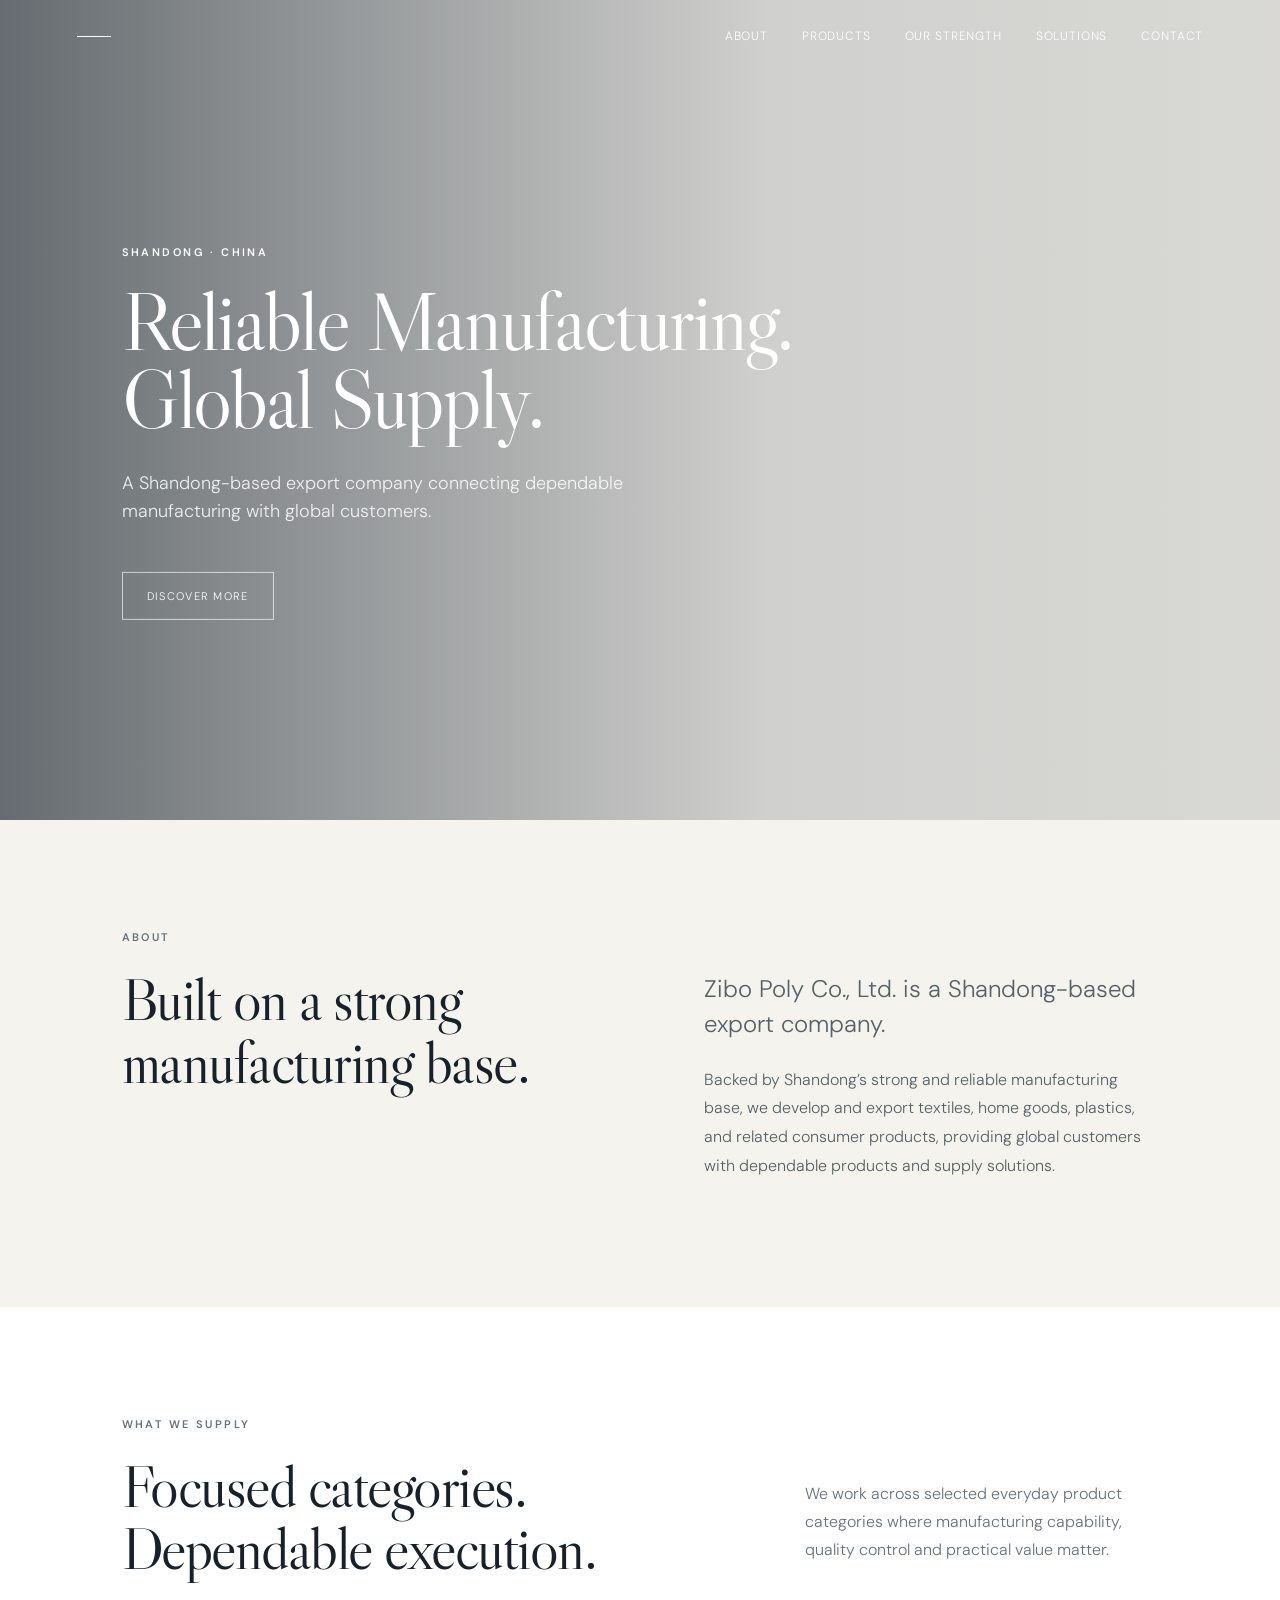
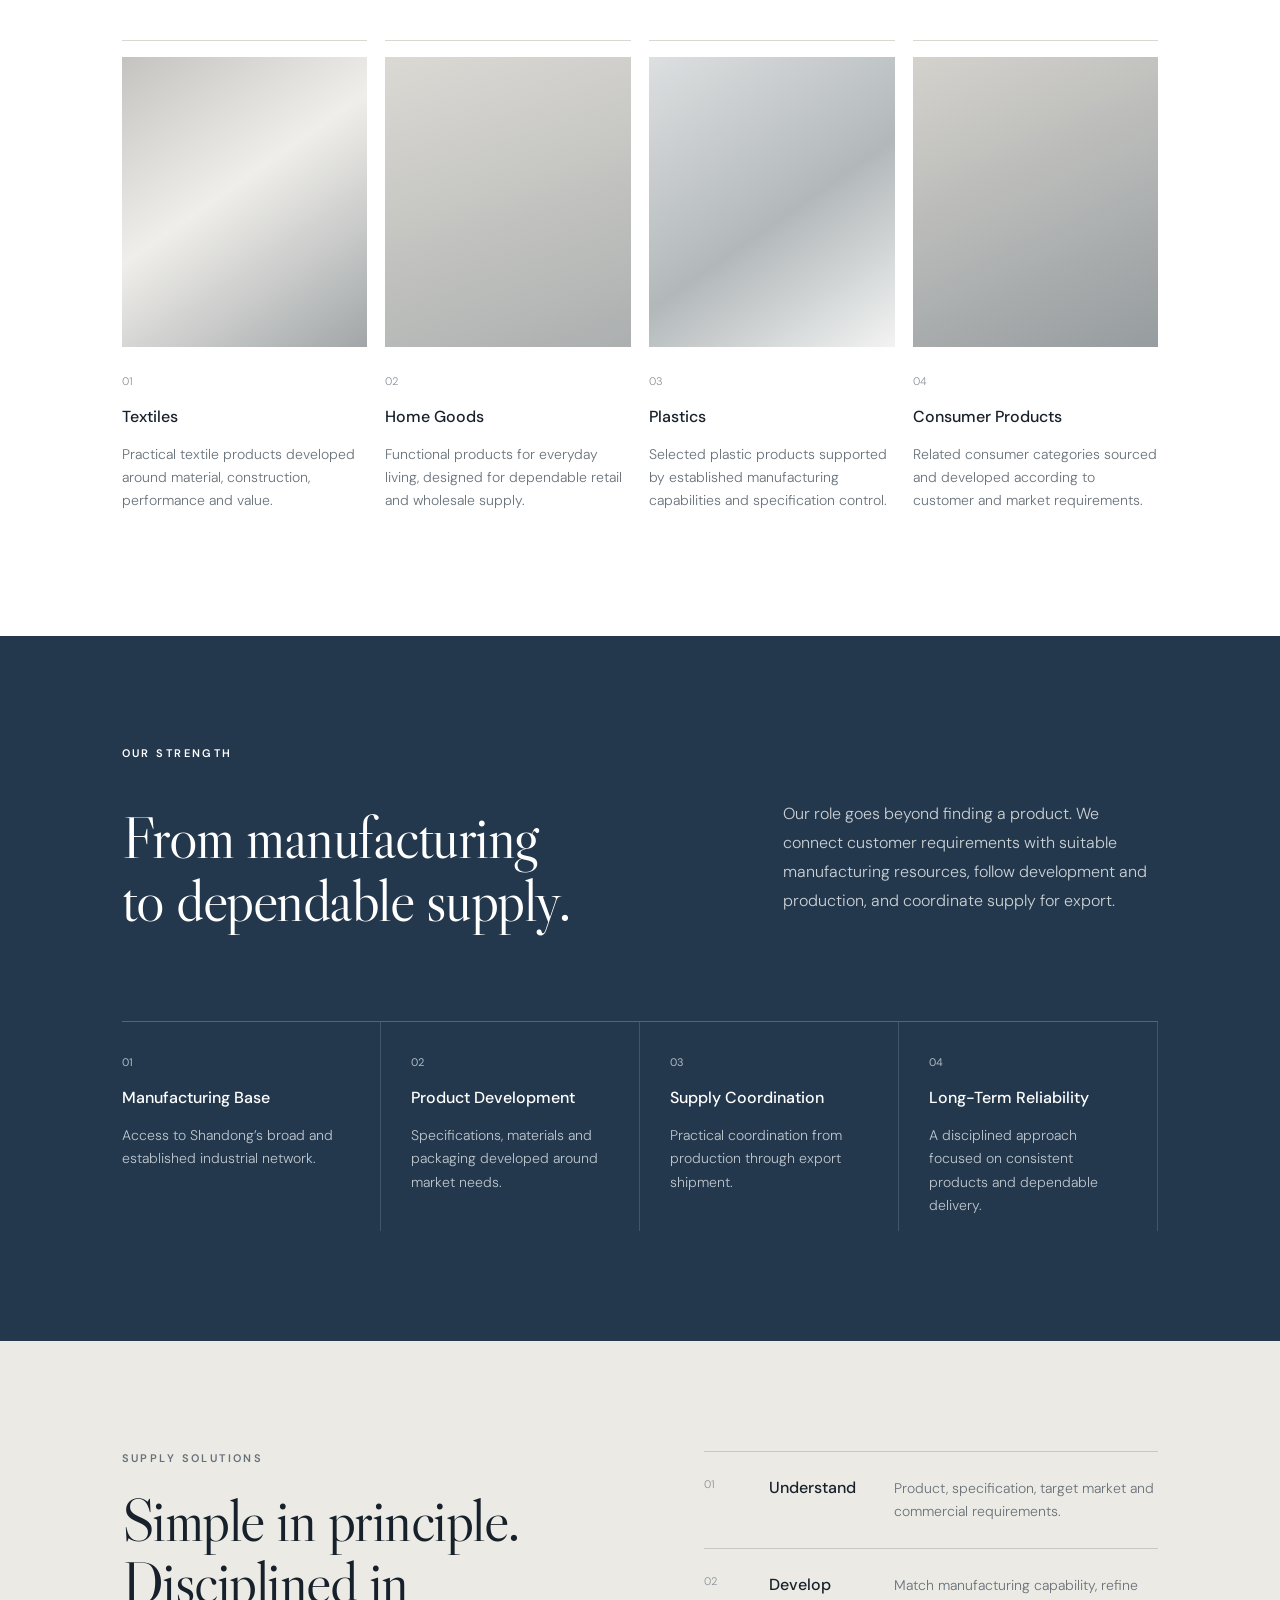
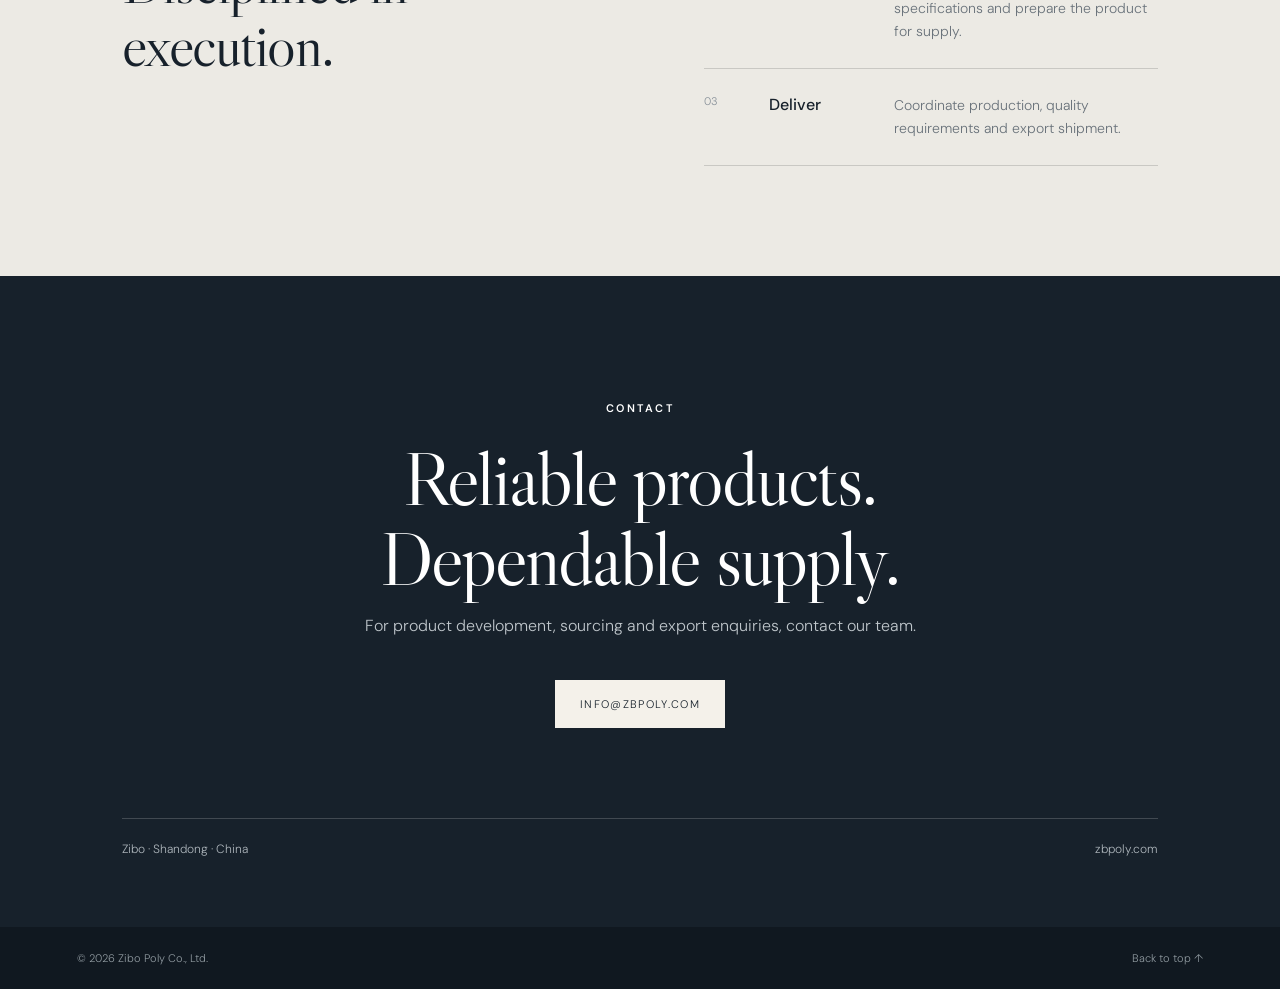
==== index.html @ b2591029 "Add files via upload" ====
<!doctype html>
<html lang="en">
<head>
  <meta charset="utf-8">
  <meta name="viewport" content="width=device-width, initial-scale=1">
  <title>Zibo Poly Co., Ltd. | Shandong Export & Supply</title>
  <meta name="description" content="A Shandong-based export company developing and exporting textiles, home goods, plastics and related consumer products with dependable global supply solutions.">
  <meta name="robots" content="index,follow">
  <link rel="canonical" href="https://zbpoly.com/">
  <meta property="og:title" content="Zibo Poly Co., Ltd.">
  <meta property="og:description" content="Reliable manufacturing. Dependable global supply.">
  <meta property="og:type" content="website">
  <meta property="og:url" content="https://zbpoly.com/">
  <link rel="stylesheet" href="styles.css">
</head>
<body>
<header class="site-header" id="top">
  <a class="mark" href="#top" aria-label="Home"><span></span></a>
  <button class="menu" aria-label="Open menu" aria-expanded="false">Menu</button>
  <nav>
    <a href="#about">About</a>
    <a href="#products">Products</a>
    <a href="#strength">Our Strength</a>
    <a href="#solutions">Solutions</a>
    <a href="#contact">Contact</a>
  </nav>
</header>

<main>
<section class="hero">
  <div class="hero-bg"></div>
  <div class="hero-shade"></div>
  <div class="hero-content">
    <p class="eyebrow">SHANDONG · CHINA</p>
    <h1>Reliable Manufacturing.<br>Global Supply.</h1>
    <p class="lead">A Shandong-based export company connecting dependable manufacturing with global customers.</p>
    <a class="button" href="#about">Discover More</a>
  </div>
</section>

<section class="intro section" id="about">
  <p class="eyebrow dark">ABOUT</p>
  <div class="two-col">
    <h2>Built on a strong<br>manufacturing base.</h2>
    <div>
      <p class="large">Zibo Poly Co., Ltd. is a Shandong-based export company.</p>
      <p>Backed by Shandong’s strong and reliable manufacturing base, we develop and export textiles, home goods, plastics, and related consumer products, providing global customers with dependable products and supply solutions.</p>
    </div>
  </div>
</section>

<section class="products section" id="products">
  <div class="section-head">
    <div><p class="eyebrow dark">WHAT WE SUPPLY</p><h2>Focused categories.<br>Dependable execution.</h2></div>
    <p>We work across selected everyday product categories where manufacturing capability, quality control and practical value matter.</p>
  </div>
  <div class="product-grid">
    <article><div class="visual textile"></div><span>01</span><h3>Textiles</h3><p>Practical textile products developed around material, construction, performance and value.</p></article>
    <article><div class="visual home"></div><span>02</span><h3>Home Goods</h3><p>Functional products for everyday living, designed for dependable retail and wholesale supply.</p></article>
    <article><div class="visual plastic"></div><span>03</span><h3>Plastics</h3><p>Selected plastic products supported by established manufacturing capabilities and specification control.</p></article>
    <article><div class="visual consumer"></div><span>04</span><h3>Consumer Products</h3><p>Related consumer categories sourced and developed according to customer and market requirements.</p></article>
  </div>
</section>

<section class="strength section" id="strength">
  <p class="eyebrow">OUR STRENGTH</p>
  <div class="strength-copy">
    <h2>From manufacturing<br>to dependable supply.</h2>
    <p>Our role goes beyond finding a product. We connect customer requirements with suitable manufacturing resources, follow development and production, and coordinate supply for export.</p>
  </div>
  <div class="pillars">
    <div><b>01</b><h3>Manufacturing Base</h3><p>Access to Shandong’s broad and established industrial network.</p></div>
    <div><b>02</b><h3>Product Development</h3><p>Specifications, materials and packaging developed around market needs.</p></div>
    <div><b>03</b><h3>Supply Coordination</h3><p>Practical coordination from production through export shipment.</p></div>
    <div><b>04</b><h3>Long-Term Reliability</h3><p>A disciplined approach focused on consistent products and dependable delivery.</p></div>
  </div>
</section>

<section class="solutions section" id="solutions">
  <div class="two-col">
    <div><p class="eyebrow dark">SUPPLY SOLUTIONS</p><h2>Simple in principle.<br>Disciplined in execution.</h2></div>
    <div class="process">
      <div><span>01</span><h3>Understand</h3><p>Product, specification, target market and commercial requirements.</p></div>
      <div><span>02</span><h3>Develop</h3><p>Match manufacturing capability, refine specifications and prepare the product for supply.</p></div>
      <div><span>03</span><h3>Deliver</h3><p>Coordinate production, quality requirements and export shipment.</p></div>
    </div>
  </div>
</section>

<section class="contact section" id="contact">
  <p class="eyebrow">CONTACT</p>
  <h2>Reliable products.<br>Dependable supply.</h2>
  <p>For product development, sourcing and export enquiries, contact our team.</p>
  <a class="button light" href="mailto:info@zbpoly.com">info@zbpoly.com</a>
  <div class="contact-meta">
    <span>Zibo · Shandong · China</span>
    <span>zbpoly.com</span>
  </div>
</section>
</main>

<footer>
  <span>© <span id="year"></span> Zibo Poly Co., Ltd.</span>
  <a href="#top">Back to top ↑</a>
</footer>
<script src="script.js"></script>
</body>
</html>
---- styles.css ----
@import url('https://fonts.googleapis.com/css2?family=DM+Sans:wght@300;400;500;600&family=Libre+Caslon+Display&display=swap');
:root{--ink:#17212b;--navy:#24384d;--paper:#f5f3ee;--line:#d8d7d2;--muted:#69727a}
*{box-sizing:border-box}html{scroll-behavior:smooth}body{margin:0;background:var(--paper);color:var(--ink);font-family:"DM Sans",Arial,sans-serif;font-weight:300}a{color:inherit;text-decoration:none}
.site-header{position:absolute;z-index:20;top:0;left:0;width:100%;padding:28px 6vw;display:flex;justify-content:space-between;align-items:center;color:#fff}.mark span{display:block;width:34px;height:1px;background:#fff}.site-header nav{display:flex;gap:34px;text-transform:uppercase;font-size:12px;letter-spacing:.07em}.menu{display:none;background:none;border:0;color:#fff;text-transform:uppercase;letter-spacing:.08em}
.hero{height:min(820px,92vh);min-height:650px;position:relative;color:#fff;overflow:hidden}.hero-bg{position:absolute;inset:0;background-image:url('assets/hero.png');background-size:cover;background-position:center 28%;filter:saturate(.65)}.hero-shade{position:absolute;inset:0;background:linear-gradient(90deg,rgba(14,25,36,.62),rgba(14,25,36,.16) 60%,rgba(14,25,36,.12))}.hero-content{position:absolute;left:9.5vw;top:50%;transform:translateY(-44%);max-width:720px}.eyebrow{font-size:11px;font-weight:600;letter-spacing:.22em;margin:0 0 24px}.eyebrow.dark{color:#66717a}.hero h1,.section h2{font-family:"Libre Caslon Display",Georgia,serif;font-weight:400;letter-spacing:-.025em}.hero h1{font-size:clamp(54px,6.4vw,94px);line-height:.95;margin:0 0 30px}.lead{font-size:18px;line-height:1.6;max-width:580px;color:rgba(255,255,255,.86)}.button{display:inline-block;margin-top:28px;padding:16px 24px;border:1px solid rgba(255,255,255,.65);text-transform:uppercase;font-size:11px;letter-spacing:.12em;transition:.25s}.button:hover{background:#fff;color:var(--ink)}
.section{padding:110px 9.5vw}.two-col{display:grid;grid-template-columns:1fr 1fr;gap:10vw}.section h2{font-size:clamp(42px,4.7vw,68px);line-height:1.04;margin:0}.intro .large{font-size:24px;line-height:1.45;margin-top:4px}.intro .two-col div:last-child{font-size:16px;line-height:1.8;color:#56616a}
.products{background:#fff}.section-head{display:grid;grid-template-columns:1.2fr .8fr;gap:12vw;align-items:end;margin-bottom:60px}.section-head>p{line-height:1.75;color:#67717a}.product-grid{display:grid;grid-template-columns:repeat(4,1fr);gap:18px}.product-grid article{border-top:1px solid var(--line);padding-top:16px}.visual{height:290px;margin-bottom:22px;background-position:center;background-size:cover;filter:saturate(.55)}.textile{background:linear-gradient(145deg,#c7c3bb,#f1eee7 45%,#9fa6aa)}.home{background:linear-gradient(160deg,#ded9cf,#aab0b0)}.plastic{background:linear-gradient(145deg,#dbe0e2,#aeb9bd 55%,#f2f3f1)}.consumer{background:linear-gradient(155deg,#d7d2c8,#929da3)}.product-grid span,.process span{font-size:11px;color:#879098}.product-grid h3,.pillars h3,.process h3{font-size:16px;font-weight:500}.product-grid p,.pillars p,.process p{font-size:14px;line-height:1.65;color:#69727a}
.strength{background:var(--navy);color:#fff}.strength-copy{display:grid;grid-template-columns:1.15fr .85fr;gap:12vw;align-items:end}.strength-copy p{line-height:1.8;color:#cbd1d5}.pillars{display:grid;grid-template-columns:repeat(4,1fr);margin-top:90px;border-top:1px solid rgba(255,255,255,.22)}.pillars div{padding:28px 30px 0 0;border-right:1px solid rgba(255,255,255,.15);min-height:190px}.pillars div+div{padding-left:30px}.pillars b{font-size:11px;font-weight:400;color:#aebbc5}.pillars p{color:#bdc6cd}
.solutions{background:#eceae4}.process{border-top:1px solid #c9c8c3}.process div{display:grid;grid-template-columns:50px 110px 1fr;gap:15px;padding:25px 0;border-bottom:1px solid #c9c8c3;align-items:start}.process h3,.process p{margin:0}
.contact{background:#17212b;color:#fff;text-align:center;padding-top:125px;padding-bottom:70px}.contact h2{font-size:clamp(52px,6vw,86px)}.contact>p:not(.eyebrow){color:#bfc6cb}.button.light{background:#f4f1ea;color:#17212b;border-color:#f4f1ea}.contact-meta{margin-top:90px;padding-top:22px;border-top:1px solid rgba(255,255,255,.18);display:flex;justify-content:space-between;color:#aeb6bc;font-size:12px}
footer{background:#101820;color:#8f999f;padding:24px 6vw;display:flex;justify-content:space-between;font-size:11px}
@media(max-width:850px){.site-header{padding:22px 24px}.site-header nav{display:none;position:absolute;top:62px;right:20px;background:#17212b;padding:25px;flex-direction:column;gap:20px}.site-header nav.open{display:flex}.menu{display:block}.hero{min-height:620px;height:88vh}.hero-bg{background-position:62% center}.hero-content{left:24px;right:24px}.hero h1{font-size:52px}.lead{font-size:16px}.section{padding:75px 24px}.two-col,.section-head,.strength-copy{grid-template-columns:1fr;gap:35px}.product-grid{grid-template-columns:1fr 1fr}.visual{height:220px}.pillars{grid-template-columns:1fr 1fr}.pillars div{border-bottom:1px solid rgba(255,255,255,.15)}}
@media(max-width:540px){.product-grid,.pillars{grid-template-columns:1fr}.visual{height:180px}.pillars div,.pillars div+div{padding-left:0}.process div{grid-template-columns:35px 90px 1fr}.contact-meta{gap:20px;flex-direction:column}.hero h1{font-size:46px}}
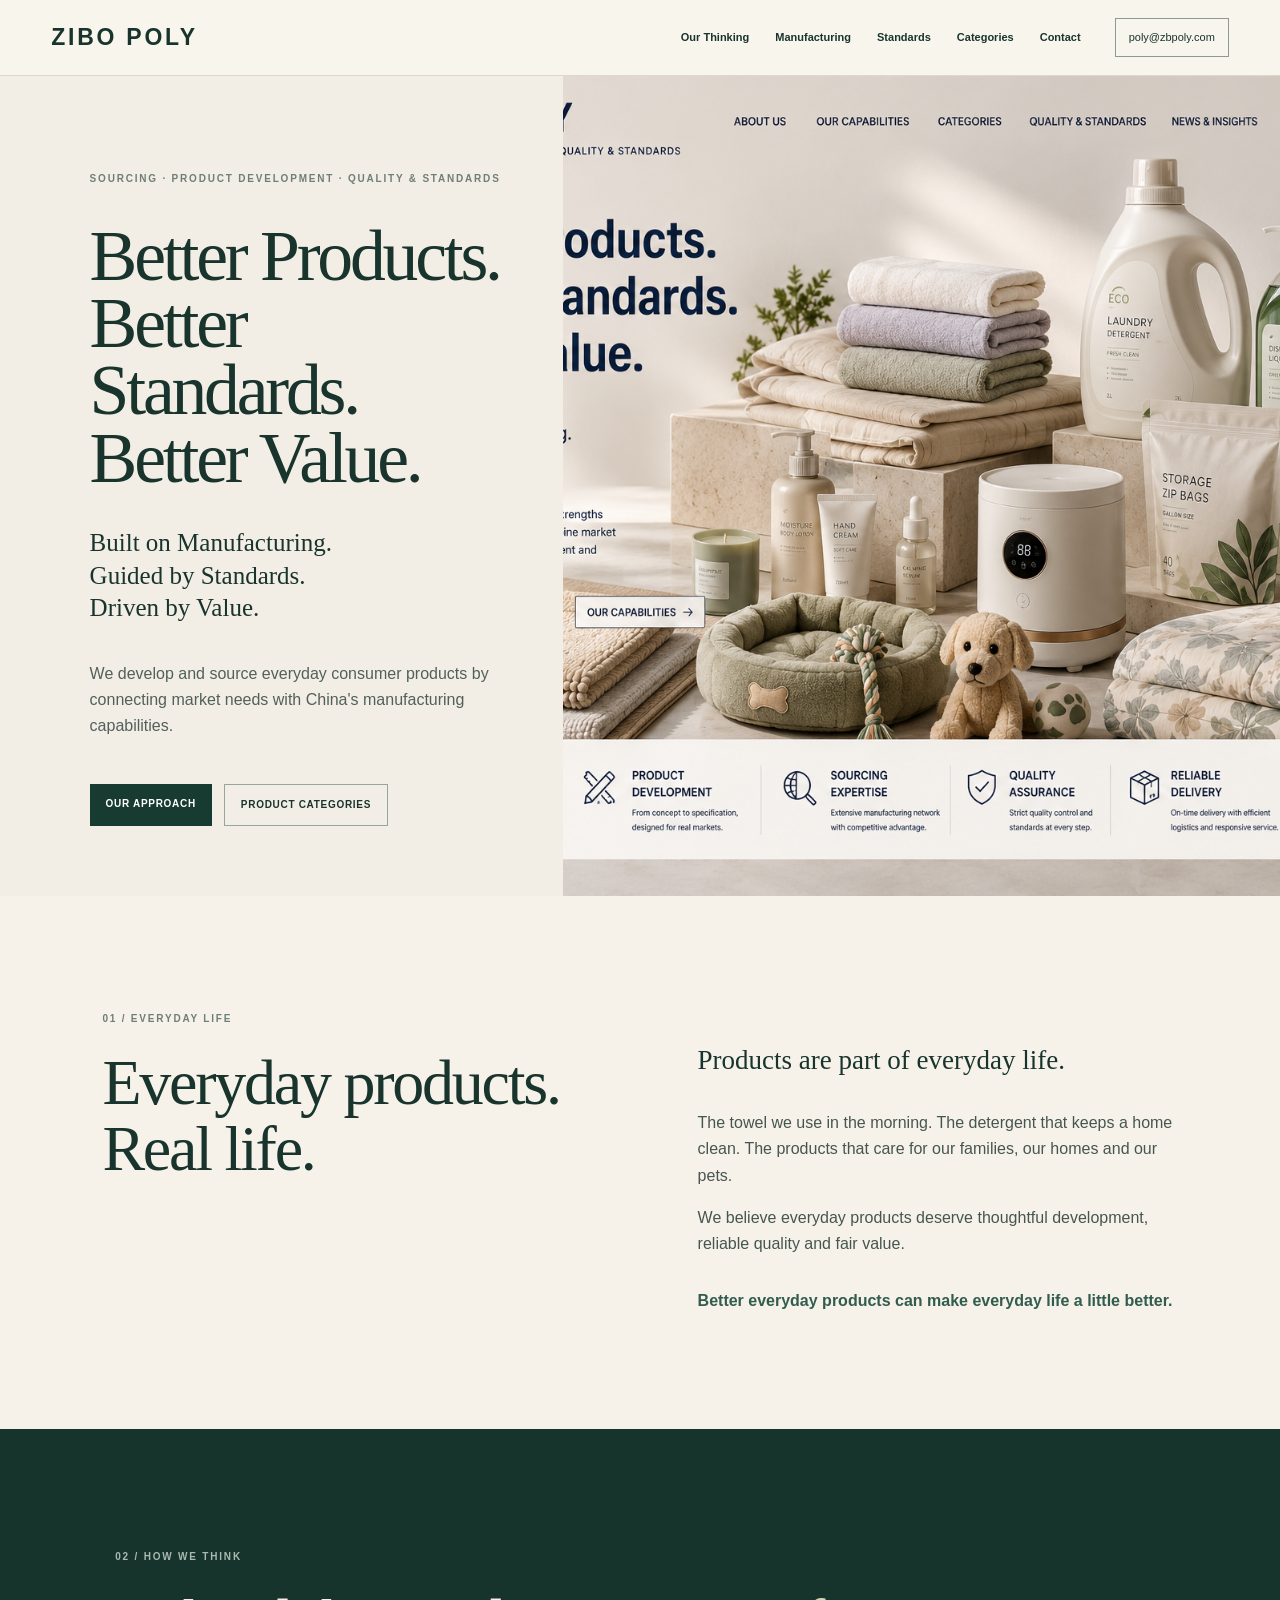
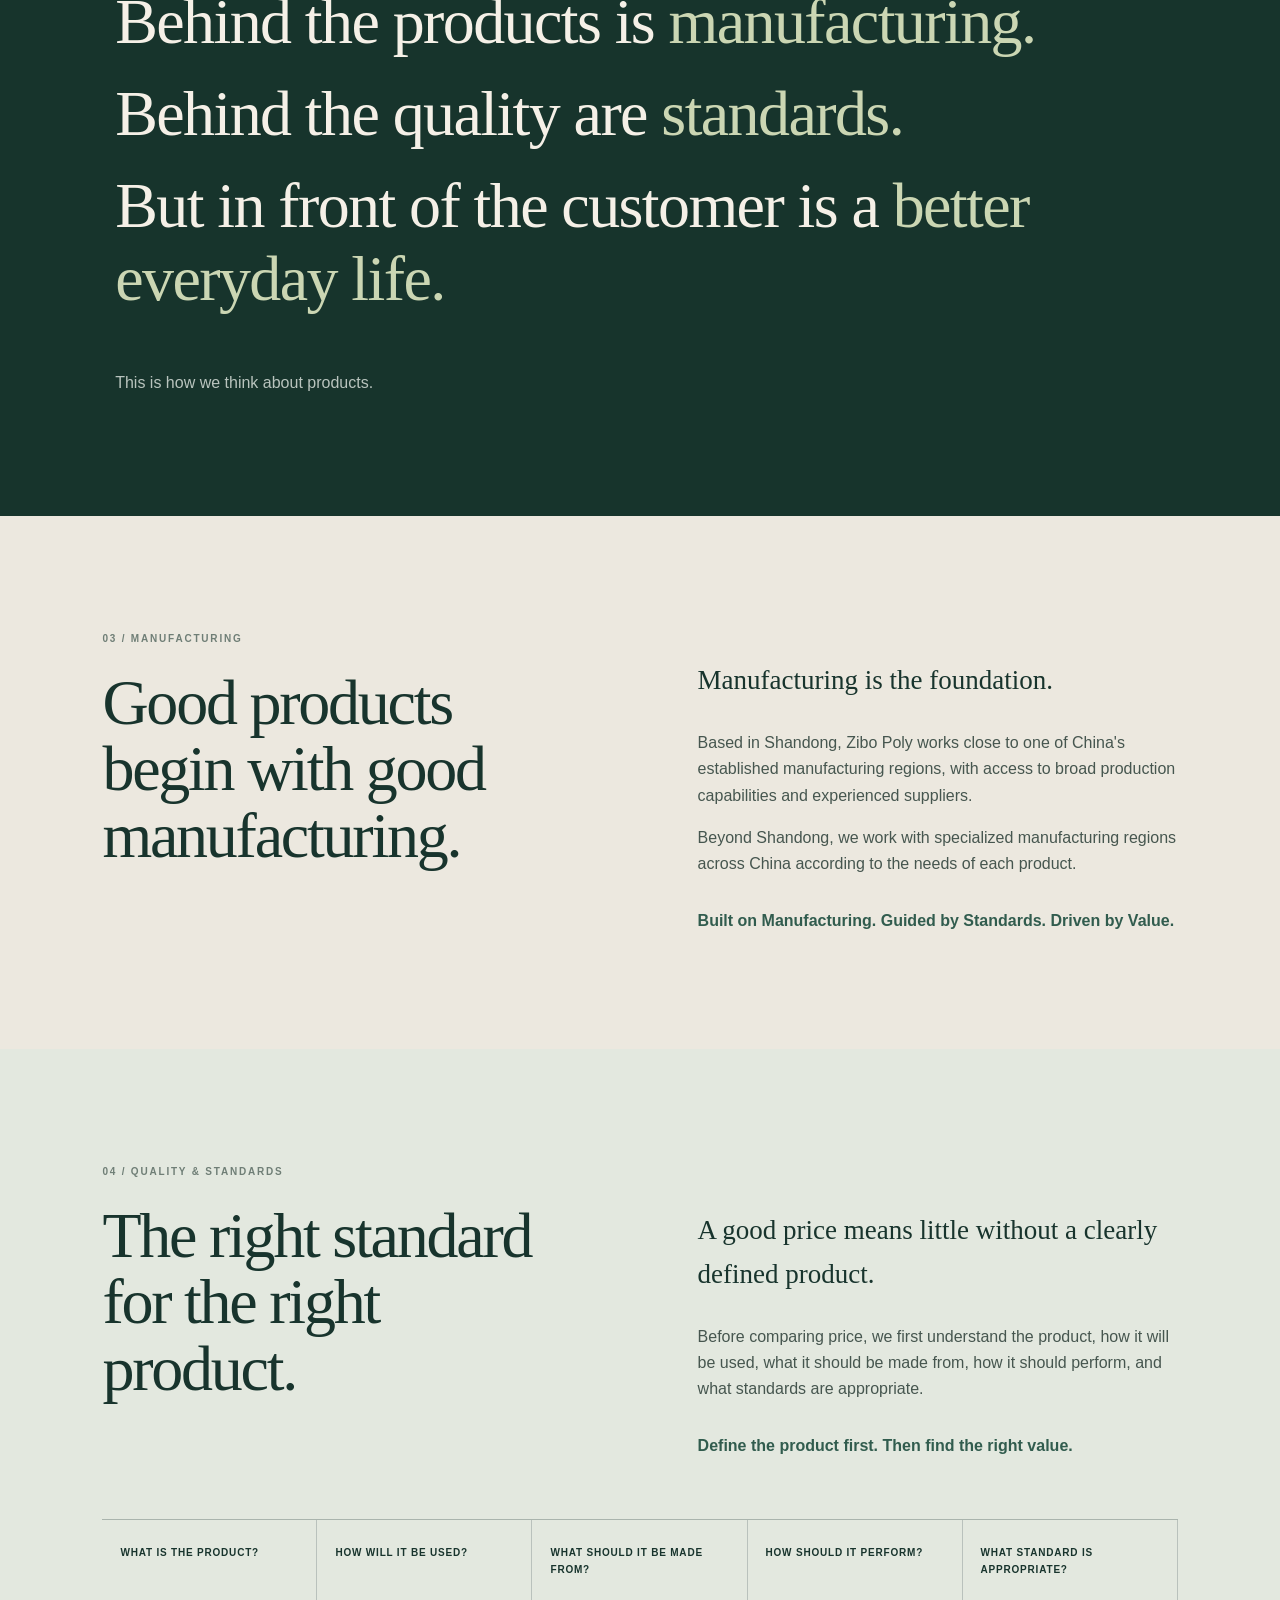
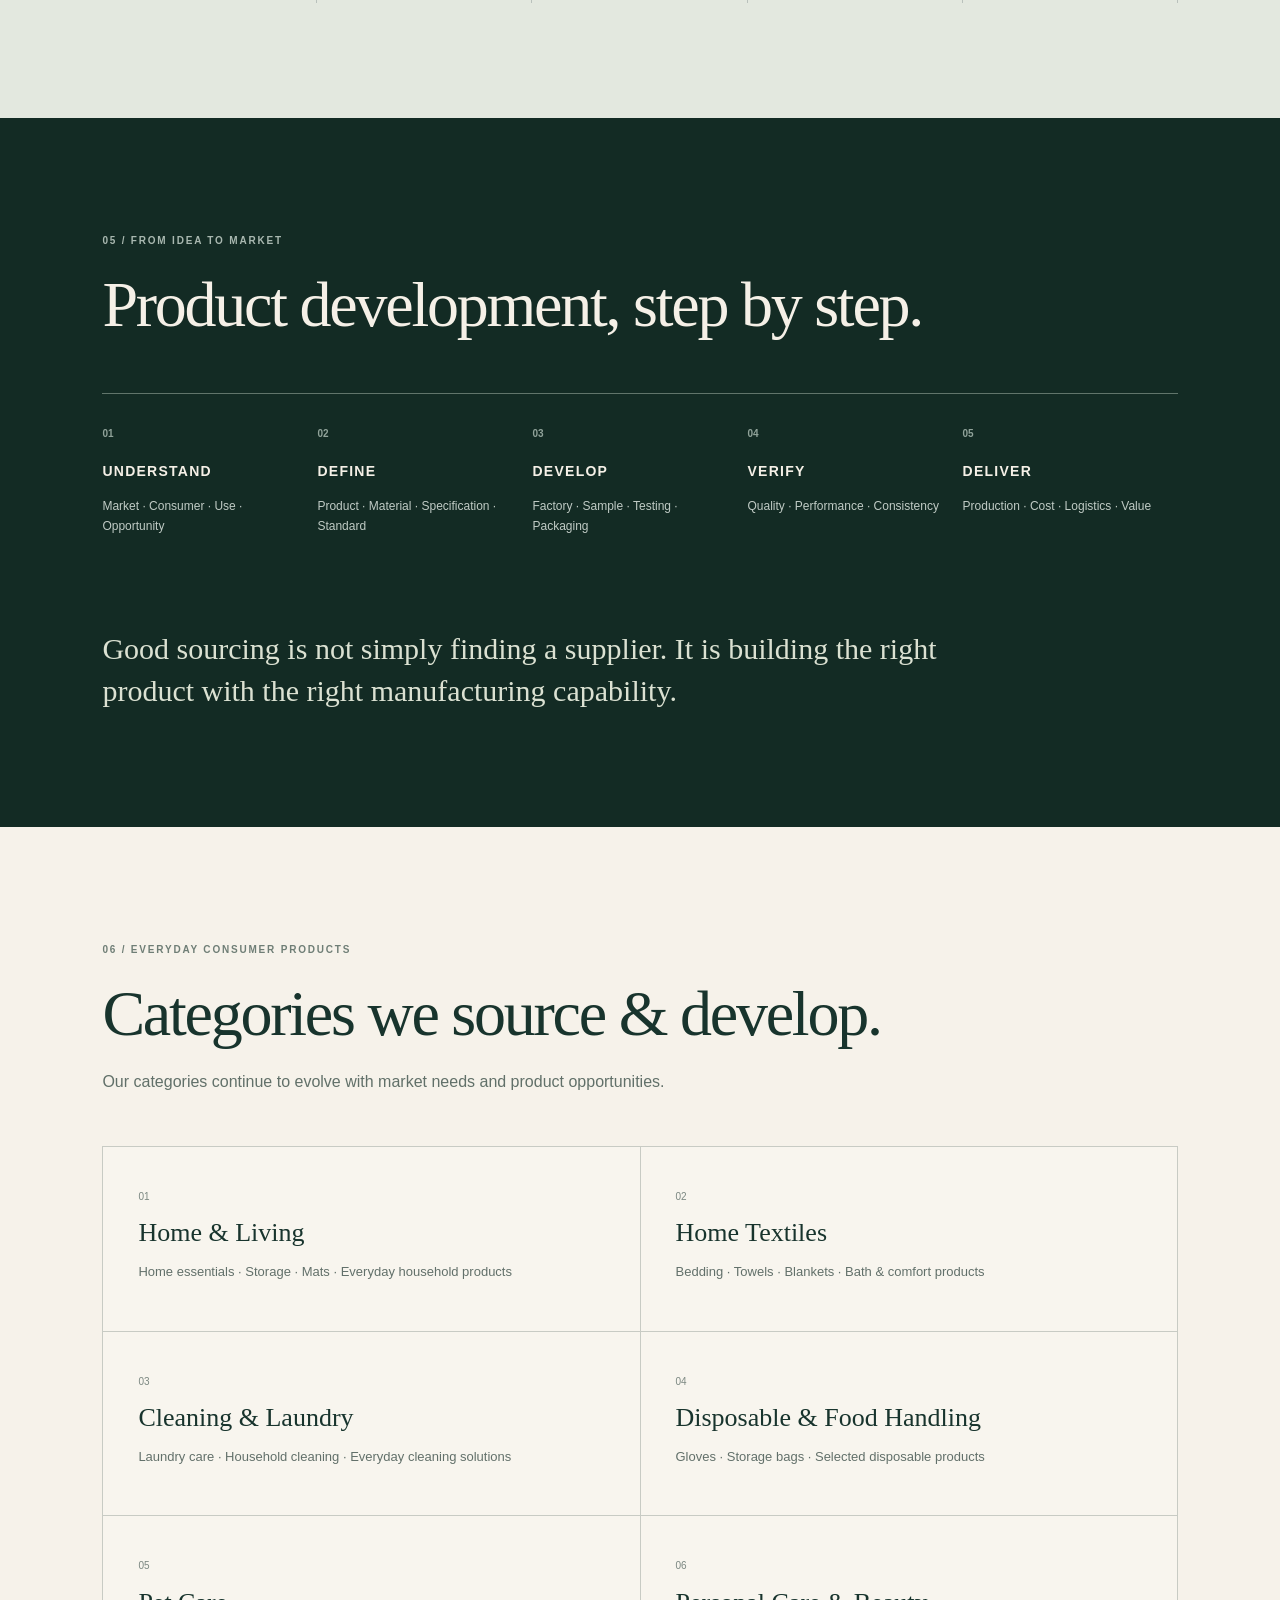
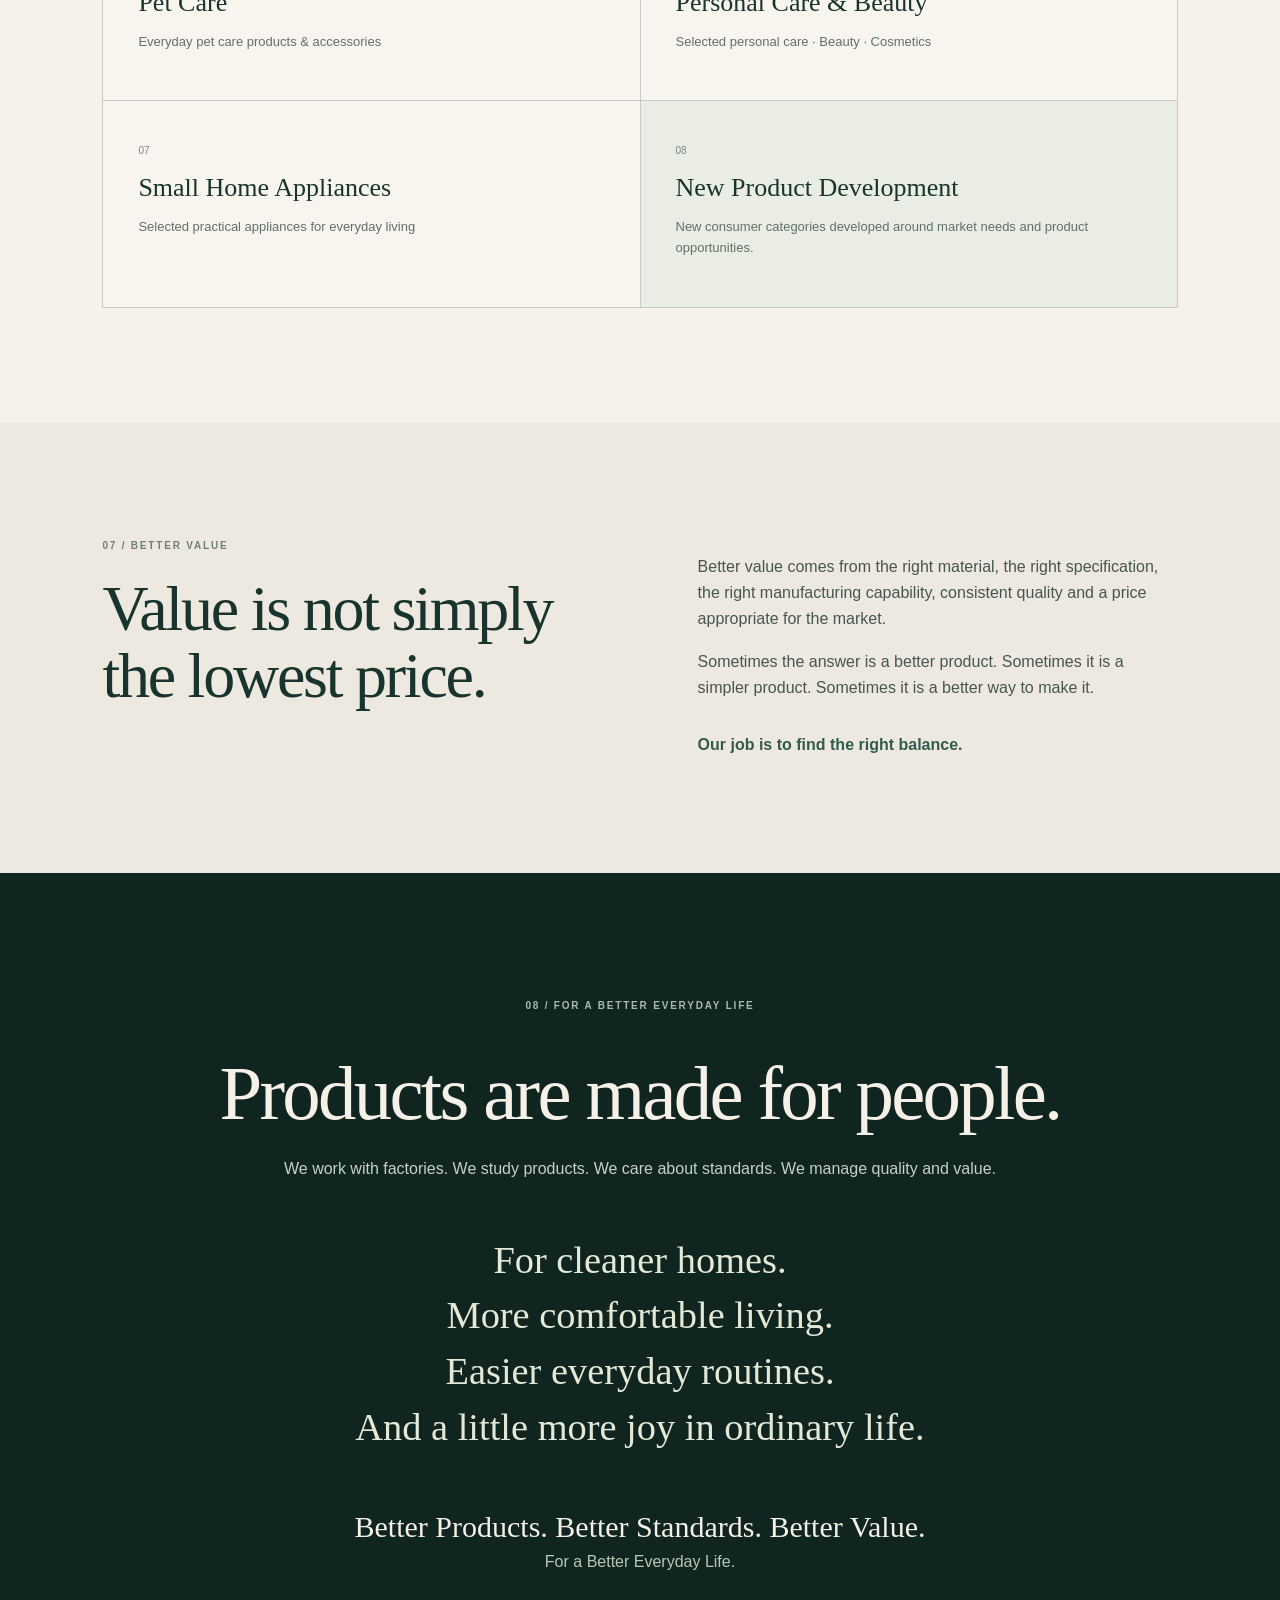
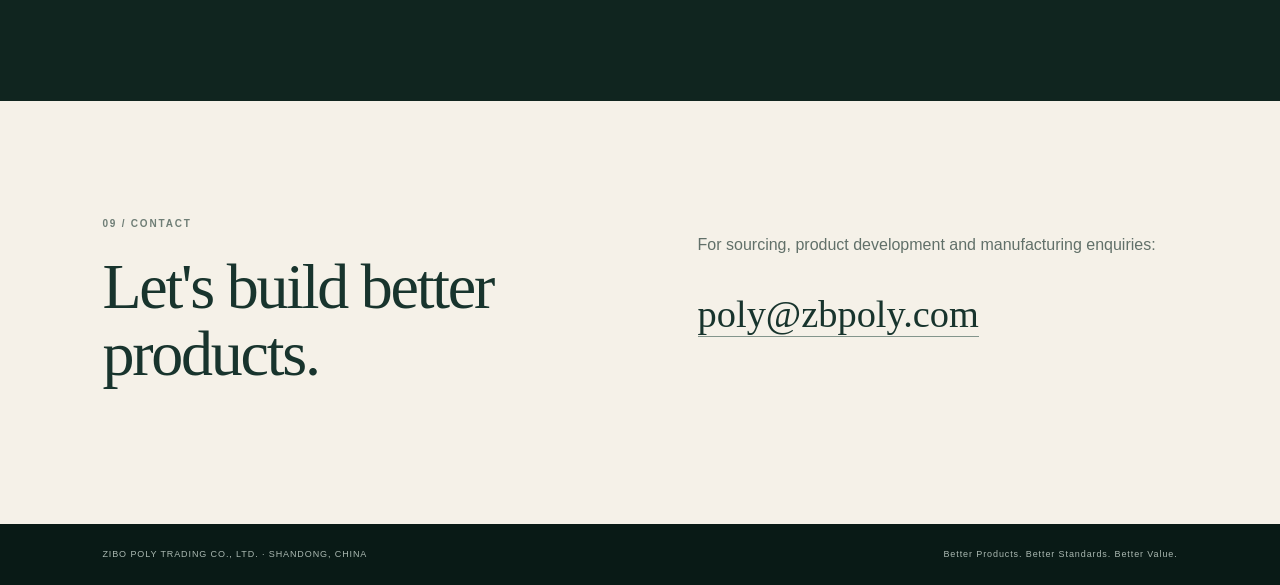
==== commit b5e173dd: "Add files via upload" ====
--- a/index.html
+++ b/index.html
@@ -1,108 +1,141 @@
 <!doctype html>
 <html lang="en">
 <head>
-  <meta charset="utf-8">
-  <meta name="viewport" content="width=device-width, initial-scale=1">
-  <title>Zibo Poly Co., Ltd. | Shandong Export & Supply</title>
-  <meta name="description" content="A Shandong-based export company developing and exporting textiles, home goods, plastics and related consumer products with dependable global supply solutions.">
-  <meta name="robots" content="index,follow">
-  <link rel="canonical" href="https://zbpoly.com/">
-  <meta property="og:title" content="Zibo Poly Co., Ltd.">
-  <meta property="og:description" content="Reliable manufacturing. Dependable global supply.">
-  <meta property="og:type" content="website">
-  <meta property="og:url" content="https://zbpoly.com/">
-  <link rel="stylesheet" href="styles.css">
+<meta charset="utf-8">
+<meta name="viewport" content="width=device-width,initial-scale=1">
+<title>Zibo Poly | Better Products. Better Standards. Better Value.</title>
+<meta name="description" content="Zibo Poly develops and sources everyday consumer products by connecting market needs with China's manufacturing capabilities.">
+<link rel="stylesheet" href="style.css">
 </head>
 <body>
-<header class="site-header" id="top">
-  <a class="mark" href="#top" aria-label="Home"><span></span></a>
-  <button class="menu" aria-label="Open menu" aria-expanded="false">Menu</button>
+<header>
+  <a class="brand" href="#top">ZIBO POLY</a>
   <nav>
-    <a href="#about">About</a>
-    <a href="#products">Products</a>
-    <a href="#strength">Our Strength</a>
-    <a href="#solutions">Solutions</a>
+    <a href="#life">Our Thinking</a>
+    <a href="#manufacturing">Manufacturing</a>
+    <a href="#standards">Standards</a>
+    <a href="#categories">Categories</a>
     <a href="#contact">Contact</a>
   </nav>
+  <a class="mailtop" href="mailto:poly@zbpoly.com">poly@zbpoly.com</a>
 </header>
 
-<main>
+<main id="top">
 <section class="hero">
-  <div class="hero-bg"></div>
-  <div class="hero-shade"></div>
-  <div class="hero-content">
-    <p class="eyebrow">SHANDONG · CHINA</p>
-    <h1>Reliable Manufacturing.<br>Global Supply.</h1>
-    <p class="lead">A Shandong-based export company connecting dependable manufacturing with global customers.</p>
-    <a class="button" href="#about">Discover More</a>
+  <div class="hero-copy">
+    <div class="eyebrow">SOURCING · PRODUCT DEVELOPMENT · QUALITY & STANDARDS</div>
+    <h1>Better Products.<br>Better Standards.<br>Better Value.</h1>
+    <h3>Built on Manufacturing.<br>Guided by Standards.<br>Driven by Value.</h3>
+    <p>We develop and source everyday consumer products by connecting market needs with China's manufacturing capabilities.</p>
+    <div class="actions"><a class="primary" href="#life">OUR APPROACH</a><a class="secondary" href="#categories">PRODUCT CATEGORIES</a></div>
+  </div>
+  <div class="hero-image"><img src="hero-products.png" alt="A curated collection of everyday consumer products"></div>
+</section>
+
+<section id="life" class="life split">
+  <div>
+    <div class="section-label">01 / EVERYDAY LIFE</div>
+    <h2>Everyday products.<br>Real life.</h2>
+  </div>
+  <div class="bodycopy">
+    <p class="lead">Products are part of everyday life.</p>
+    <p>The towel we use in the morning. The detergent that keeps a home clean. The products that care for our families, our homes and our pets.</p>
+    <p>We believe everyday products deserve thoughtful development, reliable quality and fair value.</p>
+    <strong>Better everyday products can make everyday life a little better.</strong>
   </div>
 </section>
 
-<section class="intro section" id="about">
-  <p class="eyebrow dark">ABOUT</p>
-  <div class="two-col">
-    <h2>Built on a strong<br>manufacturing base.</h2>
-    <div>
-      <p class="large">Zibo Poly Co., Ltd. is a Shandong-based export company.</p>
-      <p>Backed by Shandong’s strong and reliable manufacturing base, we develop and export textiles, home goods, plastics, and related consumer products, providing global customers with dependable products and supply solutions.</p>
-    </div>
+<section class="manifesto">
+  <div class="section-label light">02 / HOW WE THINK</div>
+  <p>Behind the products is <em>manufacturing.</em></p>
+  <p>Behind the quality are <em>standards.</em></p>
+  <p>But in front of the customer is a <em>better everyday life.</em></p>
+  <span>This is how we think about products.</span>
+</section>
+
+<section id="manufacturing" class="manufacturing split">
+  <div>
+    <div class="section-label">03 / MANUFACTURING</div>
+    <h2>Good products begin with good manufacturing.</h2>
+  </div>
+  <div class="bodycopy">
+    <p class="lead">Manufacturing is the foundation.</p>
+    <p>Based in Shandong, Zibo Poly works close to one of China's established manufacturing regions, with access to broad production capabilities and experienced suppliers.</p>
+    <p>Beyond Shandong, we work with specialized manufacturing regions across China according to the needs of each product.</p>
+    <strong>Built on Manufacturing. Guided by Standards. Driven by Value.</strong>
   </div>
 </section>
 
-<section class="products section" id="products">
-  <div class="section-head">
-    <div><p class="eyebrow dark">WHAT WE SUPPLY</p><h2>Focused categories.<br>Dependable execution.</h2></div>
-    <p>We work across selected everyday product categories where manufacturing capability, quality control and practical value matter.</p>
+<section id="standards" class="standards">
+  <div class="section-label">04 / QUALITY & STANDARDS</div>
+  <div class="standards-grid">
+    <div><h2>The right standard for the right product.</h2></div>
+    <div class="bodycopy">
+      <p class="lead">A good price means little without a clearly defined product.</p>
+      <p>Before comparing price, we first understand the product, how it will be used, what it should be made from, how it should perform, and what standards are appropriate.</p>
+      <strong>Define the product first. Then find the right value.</strong>
+    </div>
   </div>
-  <div class="product-grid">
-    <article><div class="visual textile"></div><span>01</span><h3>Textiles</h3><p>Practical textile products developed around material, construction, performance and value.</p></article>
-    <article><div class="visual home"></div><span>02</span><h3>Home Goods</h3><p>Functional products for everyday living, designed for dependable retail and wholesale supply.</p></article>
-    <article><div class="visual plastic"></div><span>03</span><h3>Plastics</h3><p>Selected plastic products supported by established manufacturing capabilities and specification control.</p></article>
-    <article><div class="visual consumer"></div><span>04</span><h3>Consumer Products</h3><p>Related consumer categories sourced and developed according to customer and market requirements.</p></article>
+  <div class="questions">
+    <span>WHAT IS THE PRODUCT?</span><span>HOW WILL IT BE USED?</span><span>WHAT SHOULD IT BE MADE FROM?</span><span>HOW SHOULD IT PERFORM?</span><span>WHAT STANDARD IS APPROPRIATE?</span>
   </div>
 </section>
 
-<section class="strength section" id="strength">
-  <p class="eyebrow">OUR STRENGTH</p>
-  <div class="strength-copy">
-    <h2>From manufacturing<br>to dependable supply.</h2>
-    <p>Our role goes beyond finding a product. We connect customer requirements with suitable manufacturing resources, follow development and production, and coordinate supply for export.</p>
+<section class="process">
+  <div class="section-label light">05 / FROM IDEA TO MARKET</div>
+  <h2>Product development, step by step.</h2>
+  <div class="steps">
+    <article><b>01</b><h3>UNDERSTAND</h3><p>Market · Consumer · Use · Opportunity</p></article>
+    <article><b>02</b><h3>DEFINE</h3><p>Product · Material · Specification · Standard</p></article>
+    <article><b>03</b><h3>DEVELOP</h3><p>Factory · Sample · Testing · Packaging</p></article>
+    <article><b>04</b><h3>VERIFY</h3><p>Quality · Performance · Consistency</p></article>
+    <article><b>05</b><h3>DELIVER</h3><p>Production · Cost · Logistics · Value</p></article>
   </div>
-  <div class="pillars">
-    <div><b>01</b><h3>Manufacturing Base</h3><p>Access to Shandong’s broad and established industrial network.</p></div>
-    <div><b>02</b><h3>Product Development</h3><p>Specifications, materials and packaging developed around market needs.</p></div>
-    <div><b>03</b><h3>Supply Coordination</h3><p>Practical coordination from production through export shipment.</p></div>
-    <div><b>04</b><h3>Long-Term Reliability</h3><p>A disciplined approach focused on consistent products and dependable delivery.</p></div>
+  <blockquote>Good sourcing is not simply finding a supplier. It is building the right product with the right manufacturing capability.</blockquote>
+</section>
+
+<section id="categories" class="categories">
+  <div class="section-label">06 / EVERYDAY CONSUMER PRODUCTS</div>
+  <h2>Categories we source & develop.</h2>
+  <p class="intro">Our categories continue to evolve with market needs and product opportunities.</p>
+  <div class="category-grid">
+    <article><span>01</span><h3>Home & Living</h3><p>Home essentials · Storage · Mats · Everyday household products</p></article>
+    <article><span>02</span><h3>Home Textiles</h3><p>Bedding · Towels · Blankets · Bath & comfort products</p></article>
+    <article><span>03</span><h3>Cleaning & Laundry</h3><p>Laundry care · Household cleaning · Everyday cleaning solutions</p></article>
+    <article><span>04</span><h3>Disposable & Food Handling</h3><p>Gloves · Storage bags · Selected disposable products</p></article>
+    <article><span>05</span><h3>Pet Care</h3><p>Everyday pet care products & accessories</p></article>
+    <article><span>06</span><h3>Personal Care & Beauty</h3><p>Selected personal care · Beauty · Cosmetics</p></article>
+    <article><span>07</span><h3>Small Home Appliances</h3><p>Selected practical appliances for everyday living</p></article>
+    <article class="open"><span>08</span><h3>New Product Development</h3><p>New consumer categories developed around market needs and product opportunities.</p></article>
   </div>
 </section>
 
-<section class="solutions section" id="solutions">
-  <div class="two-col">
-    <div><p class="eyebrow dark">SUPPLY SOLUTIONS</p><h2>Simple in principle.<br>Disciplined in execution.</h2></div>
-    <div class="process">
-      <div><span>01</span><h3>Understand</h3><p>Product, specification, target market and commercial requirements.</p></div>
-      <div><span>02</span><h3>Develop</h3><p>Match manufacturing capability, refine specifications and prepare the product for supply.</p></div>
-      <div><span>03</span><h3>Deliver</h3><p>Coordinate production, quality requirements and export shipment.</p></div>
-    </div>
+<section class="value split">
+  <div>
+    <div class="section-label">07 / BETTER VALUE</div>
+    <h2>Value is not simply the lowest price.</h2>
+  </div>
+  <div class="bodycopy">
+    <p>Better value comes from the right material, the right specification, the right manufacturing capability, consistent quality and a price appropriate for the market.</p>
+    <p>Sometimes the answer is a better product. Sometimes it is a simpler product. Sometimes it is a better way to make it.</p>
+    <strong>Our job is to find the right balance.</strong>
   </div>
 </section>
 
-<section class="contact section" id="contact">
-  <p class="eyebrow">CONTACT</p>
-  <h2>Reliable products.<br>Dependable supply.</h2>
-  <p>For product development, sourcing and export enquiries, contact our team.</p>
-  <a class="button light" href="mailto:info@zbpoly.com">info@zbpoly.com</a>
-  <div class="contact-meta">
-    <span>Zibo · Shandong · China</span>
-    <span>zbpoly.com</span>
-  </div>
+<section class="closing">
+  <div class="section-label light">08 / FOR A BETTER EVERYDAY LIFE</div>
+  <h2>Products are made for people.</h2>
+  <p>We work with factories. We study products. We care about standards. We manage quality and value.</p>
+  <p class="warm">For cleaner homes.<br>More comfortable living.<br>Easier everyday routines.<br>And a little more joy in ordinary life.</p>
+  <h3>Better Products. Better Standards. Better Value.</h3>
+  <span>For a Better Everyday Life.</span>
+</section>
+
+<section id="contact" class="contact split">
+  <div><div class="section-label">09 / CONTACT</div><h2>Let's build better products.</h2></div>
+  <div><p>For sourcing, product development and manufacturing enquiries:</p><a href="mailto:poly@zbpoly.com">poly@zbpoly.com</a></div>
 </section>
 </main>
 
-<footer>
-  <span>© <span id="year"></span> Zibo Poly Co., Ltd.</span>
-  <a href="#top">Back to top ↑</a>
-</footer>
-<script src="script.js"></script>
-</body>
-</html>+<footer><span>ZIBO POLY TRADING CO., LTD. · SHANDONG, CHINA</span><span>Better Products. Better Standards. Better Value.</span></footer>
+</body></html>
--- a/style.css
+++ b/style.css
@@ -0,0 +1 @@
+*{box-sizing:border-box}html{scroll-behavior:smooth}body{margin:0;background:#f6f2ea;color:#18342d;font:16px/1.65 Arial,Helvetica,sans-serif}a{color:inherit}header{height:76px;padding:0 4vw;display:flex;align-items:center;gap:34px;position:sticky;top:0;z-index:10;background:rgba(248,245,238,.95);backdrop-filter:blur(10px);border-bottom:1px solid #ddd8ce}.brand{text-decoration:none;font-weight:800;letter-spacing:.12em;font-size:23px}nav{display:flex;gap:26px;margin-left:auto}nav a{text-decoration:none;font-size:11px;font-weight:700}.mailtop{font-size:11px;text-decoration:none;border:1px solid #8d9a94;padding:9px 13px}.hero{min-height:760px;display:grid;grid-template-columns:44% 56%;background:#f3eee5}.hero-copy{padding:95px 4vw 70px 7vw;display:flex;flex-direction:column;justify-content:center}.eyebrow,.section-label{font-size:10px;letter-spacing:.18em;font-weight:800;color:#6f7e76}.hero h1,h2,.manifesto p,.closing h2{font-family:Georgia,serif;font-weight:400}.hero h1{font-size:clamp(52px,5.6vw,88px);line-height:.94;letter-spacing:-.045em;margin:35px 0}.hero h3{font-family:Georgia,serif;font-size:25px;font-weight:400;line-height:1.3;margin:0 0 20px}.hero-copy>p{max-width:570px;color:#51605a}.hero-image{overflow:hidden}.hero-image img{width:100%;height:100%;object-fit:cover;object-position:center;display:block}.actions{display:flex;gap:12px;margin-top:28px}.primary,.secondary{padding:12px 16px;text-decoration:none;font-size:10px;font-weight:800;letter-spacing:.07em}.primary{background:#173b31;color:white}.secondary{border:1px solid #9aa49f}.split{display:grid;grid-template-columns:1fr 1fr;gap:9vw;padding:115px 8vw}h2{font-size:clamp(42px,5vw,70px);line-height:1.04;letter-spacing:-.035em;margin:22px 0}.bodycopy{max-width:720px;color:#46564f}.bodycopy .lead{font-family:Georgia,serif;font-size:27px;color:#18342d}.bodycopy strong{display:block;margin-top:30px;color:#315c4e}.manifesto{padding:120px 9vw;background:#17342c;color:#f5f0e7}.light{color:#a9b8b0}.manifesto p{font-size:clamp(35px,5vw,70px);line-height:1.13;letter-spacing:-.025em;margin:20px 0}.manifesto em{font-style:normal;color:#cbd6b3}.manifesto span{display:block;margin-top:55px;color:#b9c4be}.manufacturing{background:#ece8df}.standards{padding:115px 8vw;background:#e3e8df}.standards-grid{display:grid;grid-template-columns:1fr 1fr;gap:9vw}.questions{display:grid;grid-template-columns:repeat(5,1fr);border-top:1px solid #aab4ad;margin-top:60px}.questions span{font-size:10px;font-weight:800;letter-spacing:.08em;padding:25px 18px;border-right:1px solid #b9c1bc}.process{padding:115px 8vw;background:#132b24;color:#f5f0e7}.process h2{max-width:900px}.steps{display:grid;grid-template-columns:repeat(5,1fr);border-top:1px solid #61756b;margin-top:55px}.steps article{padding:25px 20px 10px 0}.steps b{font-size:10px;color:#91a39a}.steps h3{font-size:14px;letter-spacing:.09em}.steps p{font-size:12px;color:#c0cbc5}.process blockquote{font:30px/1.4 Georgia,serif;max-width:900px;margin:70px 0 0;color:#dbe1d2}.categories{padding:115px 8vw}.categories>h2{max-width:850px}.categories .intro{color:#617069;max-width:680px}.category-grid{display:grid;grid-template-columns:repeat(2,1fr);gap:1px;background:#c8cbc4;border:1px solid #c8cbc4;margin-top:50px}.category-grid article{background:#f8f5ee;padding:35px}.category-grid span{font-size:10px;color:#7b8781}.category-grid h3{font:26px Georgia,serif;margin:10px 0}.category-grid p{font-size:13px;color:#62706a}.category-grid .open{background:#e9ede4}.value{background:#eee9e0}.closing{padding:125px 9vw;background:#10251f;color:#f5f0e8;text-align:center}.closing .section-label{margin-bottom:40px}.closing h2{font-size:clamp(50px,6vw,82px)}.closing>p{max-width:720px;margin:20px auto;color:#c5d0ca}.closing .warm{font:clamp(28px,3vw,42px)/1.45 Georgia,serif;color:#e3e8d7;margin:50px auto}.closing h3{font:30px Georgia,serif;margin:55px 0 5px}.closing>span{color:#b8c8b4}.contact{background:#f5f1e8}.contact p{color:#617069}.contact a{display:inline-block;font:clamp(28px,3vw,45px) Georgia,serif;text-decoration:none;border-bottom:1px solid #83958c;margin-top:18px}footer{padding:23px 8vw;background:#091a16;color:#aab8b1;display:flex;justify-content:space-between;font-size:9px;letter-spacing:.1em}@media(max-width:900px){nav{display:none}.mailtop{margin-left:auto}.hero{grid-template-columns:1fr;min-height:auto}.hero-copy{padding:65px 7vw 50px}.hero-image{height:480px}.split,.standards-grid{grid-template-columns:1fr}.questions,.steps{grid-template-columns:1fr}.questions span{border-right:0;border-bottom:1px solid #b9c1bc}.category-grid{grid-template-columns:1fr}.manifesto,.process,.categories,.standards,.closing{padding:85px 7vw}footer{flex-direction:column;gap:8px}}
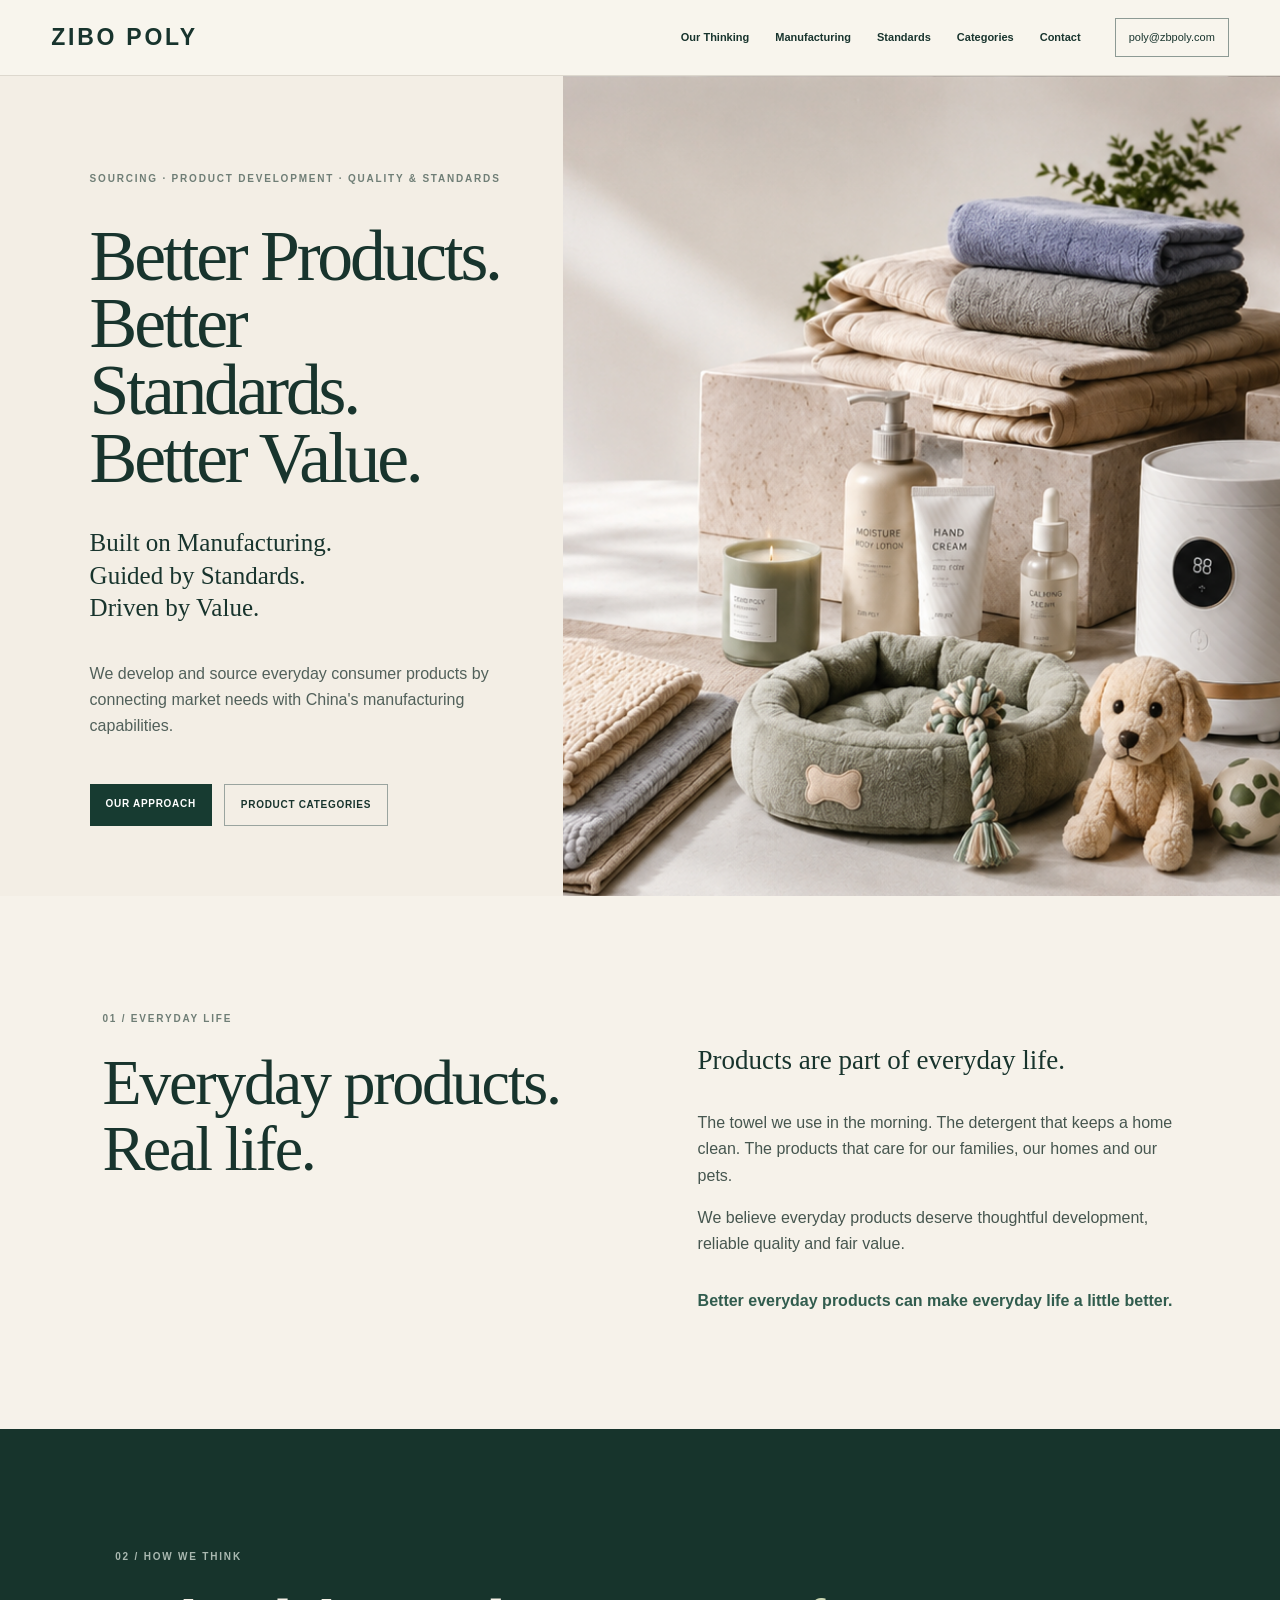
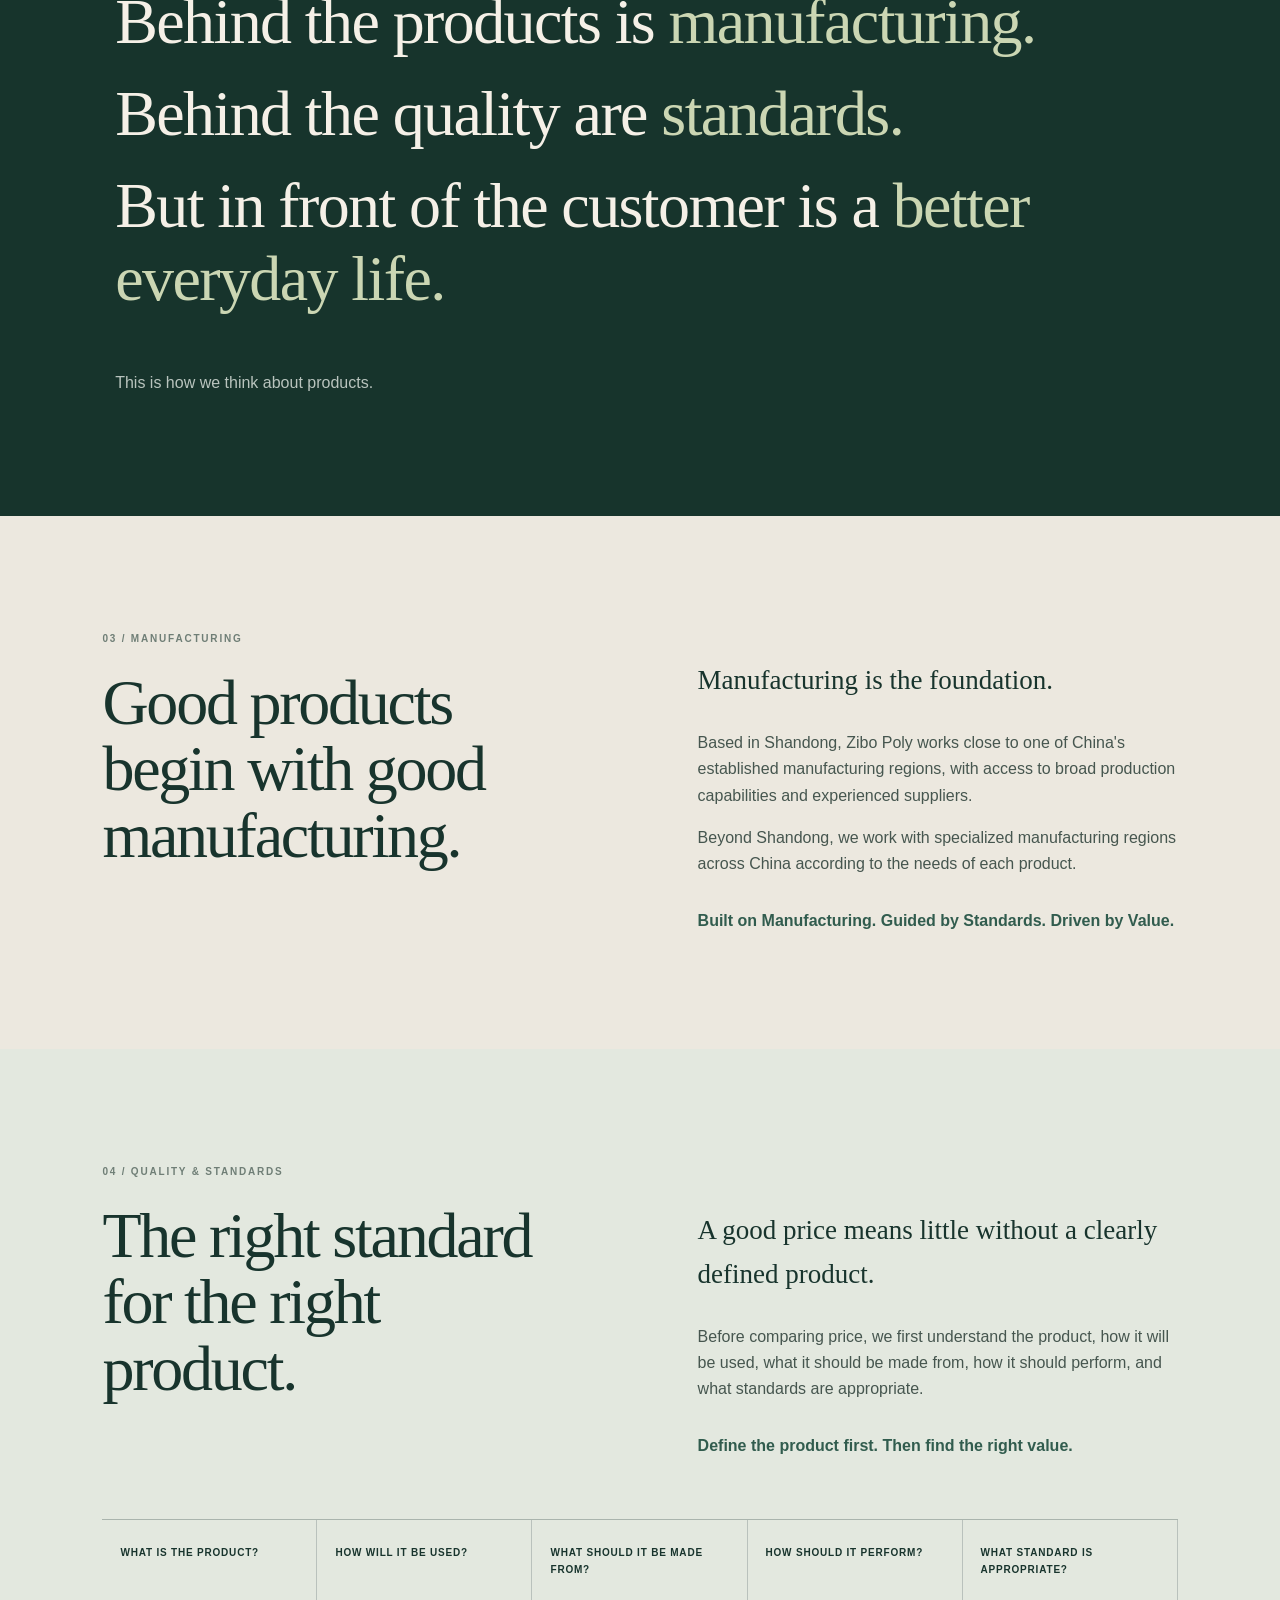
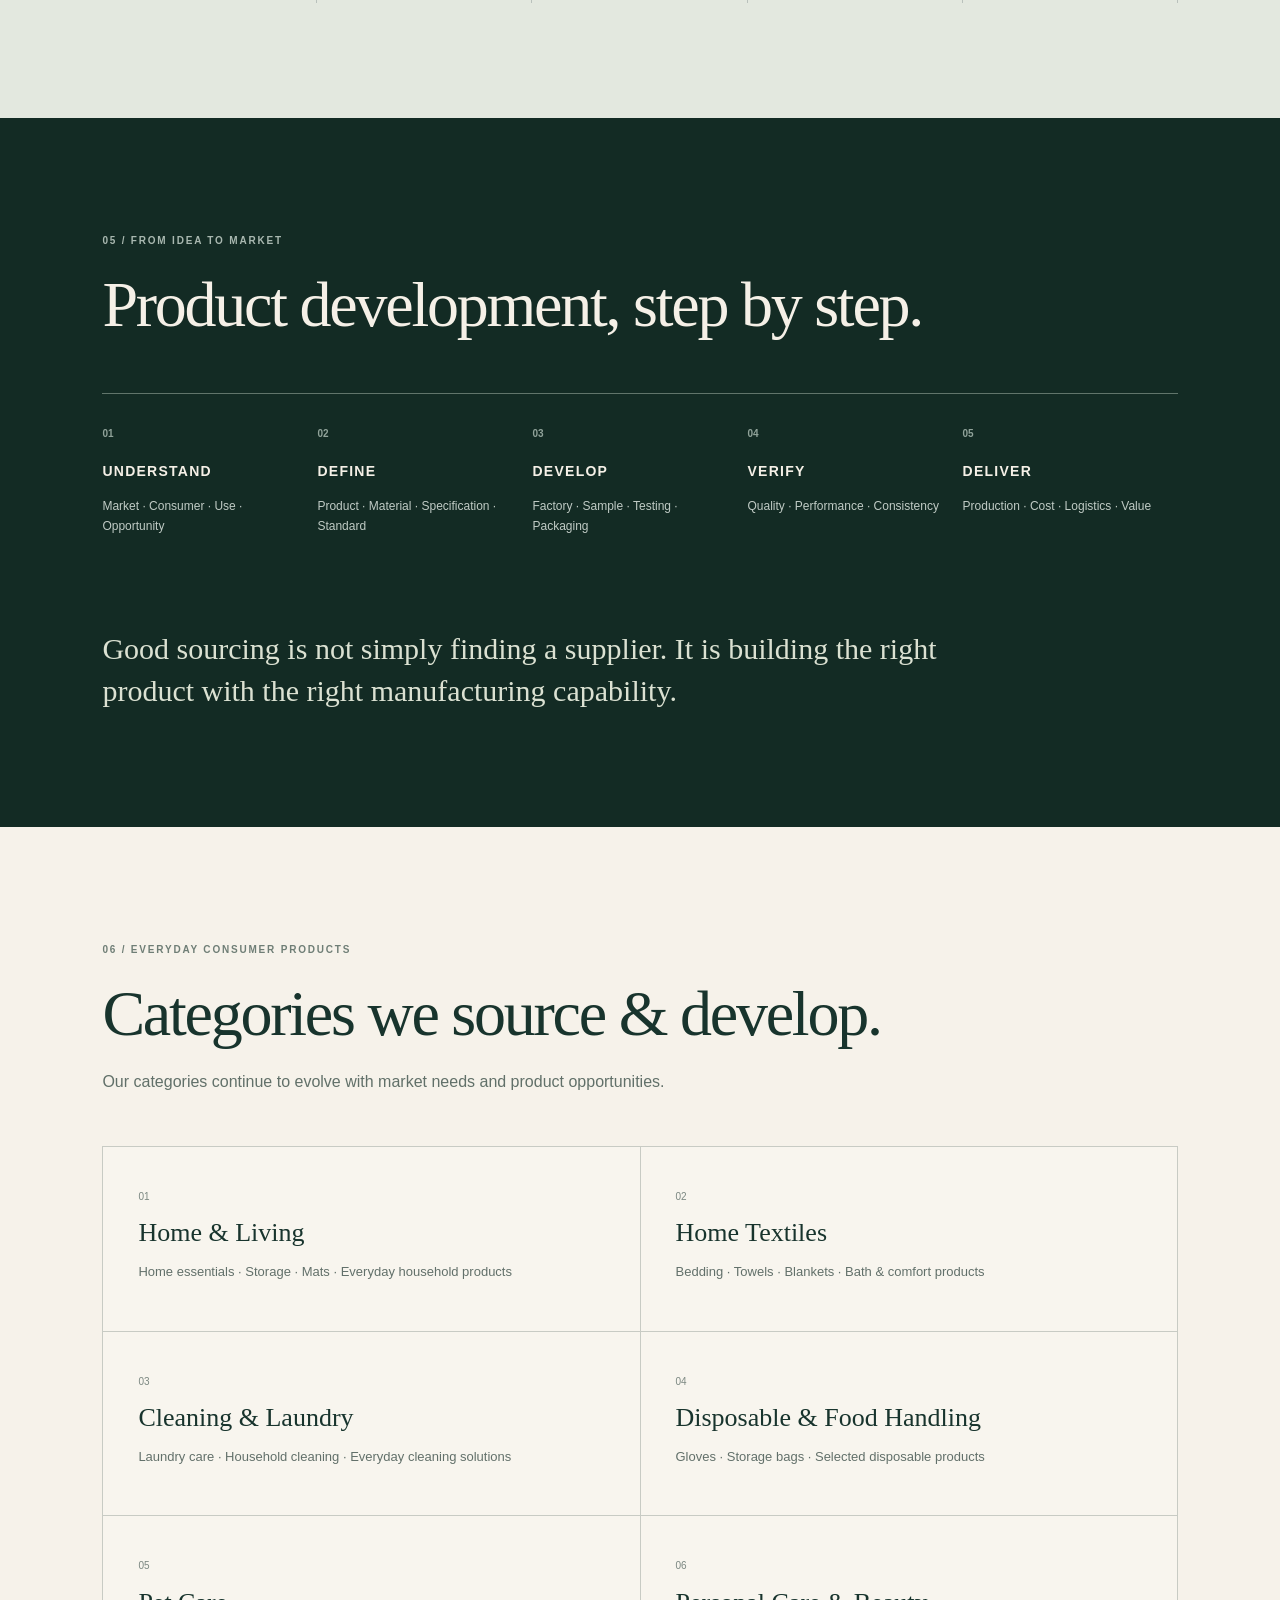
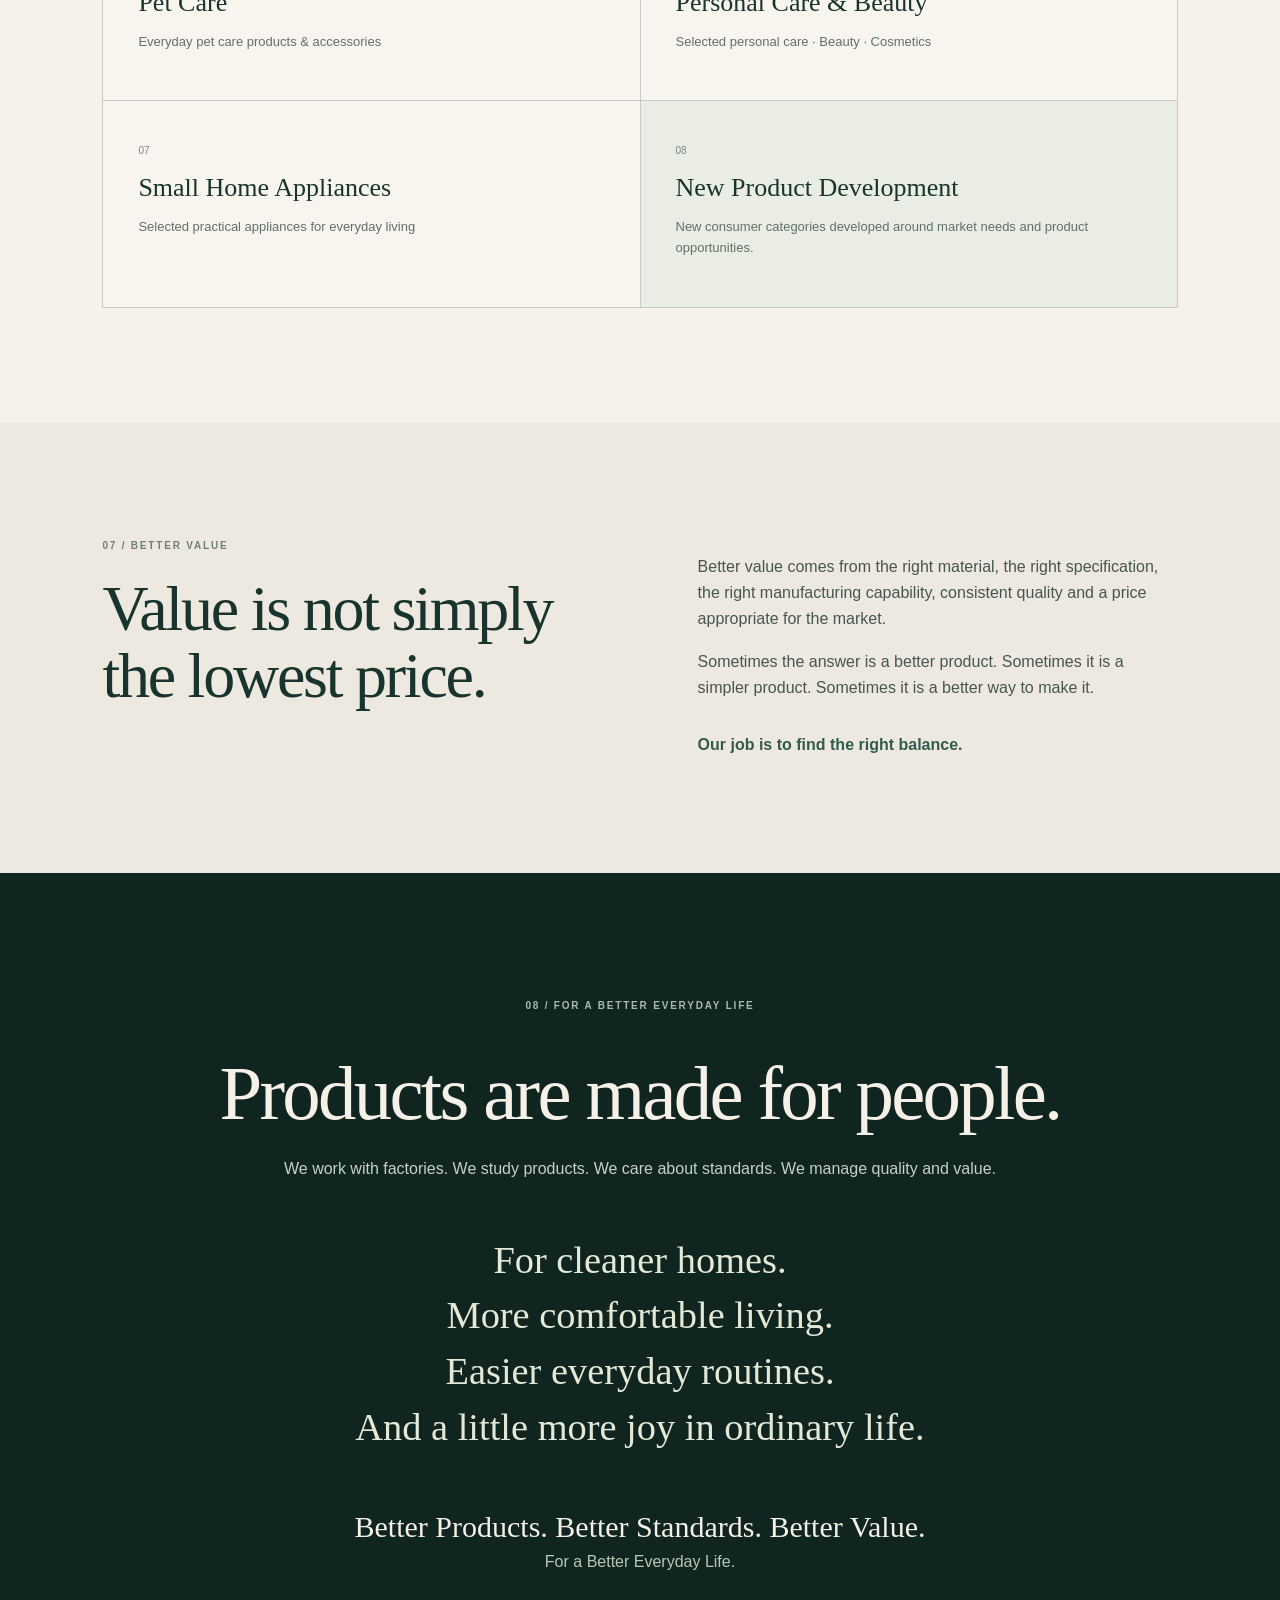
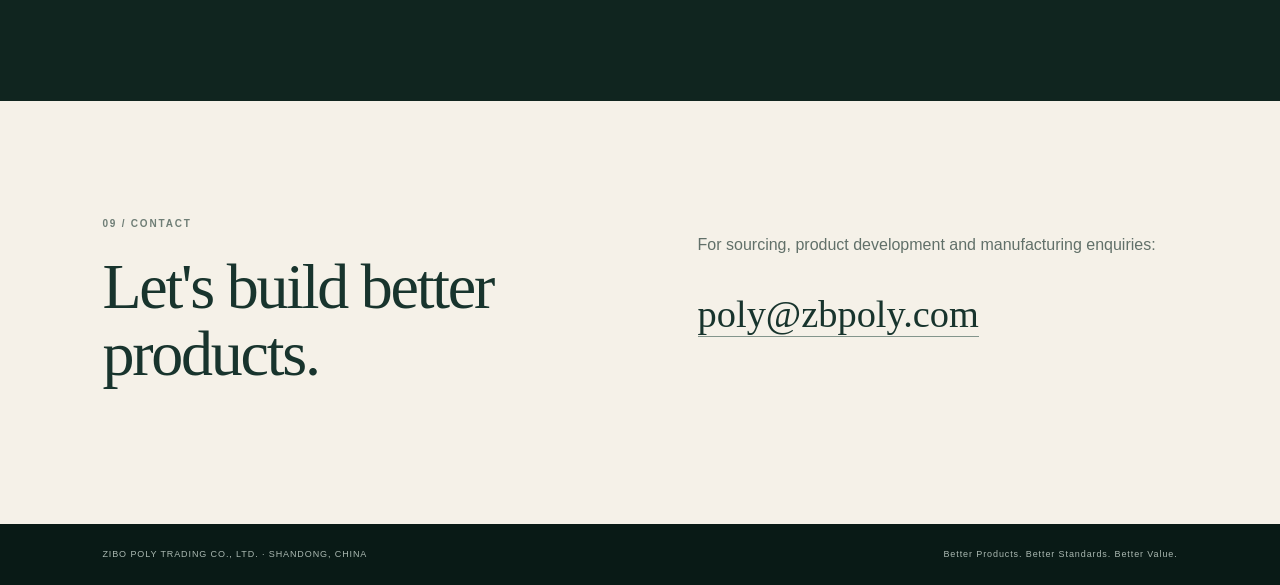
==== commit de2cfedd: "Add files via upload" ====
--- a/index.html
+++ b/index.html
@@ -29,7 +29,12 @@
     <p>We develop and source everyday consumer products by connecting market needs with China's manufacturing capabilities.</p>
     <div class="actions"><a class="primary" href="#life">OUR APPROACH</a><a class="secondary" href="#categories">PRODUCT CATEGORIES</a></div>
   </div>
-  <div class="hero-image"><img src="hero-products.png" alt="A curated collection of everyday consumer products"></div>
+  <div class="hero-image">
+      <picture>
+        <source media="(max-width: 900px)" srcset="hero-products-mobile.png">
+        <img src="hero-products-desktop.png" alt="A curated collection of everyday consumer products">
+      </picture>
+    </div>
 </section>
 
 <section id="life" class="life split">
--- a/style.css
+++ b/style.css
@@ -1 +1 @@
-*{box-sizing:border-box}html{scroll-behavior:smooth}body{margin:0;background:#f6f2ea;color:#18342d;font:16px/1.65 Arial,Helvetica,sans-serif}a{color:inherit}header{height:76px;padding:0 4vw;display:flex;align-items:center;gap:34px;position:sticky;top:0;z-index:10;background:rgba(248,245,238,.95);backdrop-filter:blur(10px);border-bottom:1px solid #ddd8ce}.brand{text-decoration:none;font-weight:800;letter-spacing:.12em;font-size:23px}nav{display:flex;gap:26px;margin-left:auto}nav a{text-decoration:none;font-size:11px;font-weight:700}.mailtop{font-size:11px;text-decoration:none;border:1px solid #8d9a94;padding:9px 13px}.hero{min-height:760px;display:grid;grid-template-columns:44% 56%;background:#f3eee5}.hero-copy{padding:95px 4vw 70px 7vw;display:flex;flex-direction:column;justify-content:center}.eyebrow,.section-label{font-size:10px;letter-spacing:.18em;font-weight:800;color:#6f7e76}.hero h1,h2,.manifesto p,.closing h2{font-family:Georgia,serif;font-weight:400}.hero h1{font-size:clamp(52px,5.6vw,88px);line-height:.94;letter-spacing:-.045em;margin:35px 0}.hero h3{font-family:Georgia,serif;font-size:25px;font-weight:400;line-height:1.3;margin:0 0 20px}.hero-copy>p{max-width:570px;color:#51605a}.hero-image{overflow:hidden}.hero-image img{width:100%;height:100%;object-fit:cover;object-position:center;display:block}.actions{display:flex;gap:12px;margin-top:28px}.primary,.secondary{padding:12px 16px;text-decoration:none;font-size:10px;font-weight:800;letter-spacing:.07em}.primary{background:#173b31;color:white}.secondary{border:1px solid #9aa49f}.split{display:grid;grid-template-columns:1fr 1fr;gap:9vw;padding:115px 8vw}h2{font-size:clamp(42px,5vw,70px);line-height:1.04;letter-spacing:-.035em;margin:22px 0}.bodycopy{max-width:720px;color:#46564f}.bodycopy .lead{font-family:Georgia,serif;font-size:27px;color:#18342d}.bodycopy strong{display:block;margin-top:30px;color:#315c4e}.manifesto{padding:120px 9vw;background:#17342c;color:#f5f0e7}.light{color:#a9b8b0}.manifesto p{font-size:clamp(35px,5vw,70px);line-height:1.13;letter-spacing:-.025em;margin:20px 0}.manifesto em{font-style:normal;color:#cbd6b3}.manifesto span{display:block;margin-top:55px;color:#b9c4be}.manufacturing{background:#ece8df}.standards{padding:115px 8vw;background:#e3e8df}.standards-grid{display:grid;grid-template-columns:1fr 1fr;gap:9vw}.questions{display:grid;grid-template-columns:repeat(5,1fr);border-top:1px solid #aab4ad;margin-top:60px}.questions span{font-size:10px;font-weight:800;letter-spacing:.08em;padding:25px 18px;border-right:1px solid #b9c1bc}.process{padding:115px 8vw;background:#132b24;color:#f5f0e7}.process h2{max-width:900px}.steps{display:grid;grid-template-columns:repeat(5,1fr);border-top:1px solid #61756b;margin-top:55px}.steps article{padding:25px 20px 10px 0}.steps b{font-size:10px;color:#91a39a}.steps h3{font-size:14px;letter-spacing:.09em}.steps p{font-size:12px;color:#c0cbc5}.process blockquote{font:30px/1.4 Georgia,serif;max-width:900px;margin:70px 0 0;color:#dbe1d2}.categories{padding:115px 8vw}.categories>h2{max-width:850px}.categories .intro{color:#617069;max-width:680px}.category-grid{display:grid;grid-template-columns:repeat(2,1fr);gap:1px;background:#c8cbc4;border:1px solid #c8cbc4;margin-top:50px}.category-grid article{background:#f8f5ee;padding:35px}.category-grid span{font-size:10px;color:#7b8781}.category-grid h3{font:26px Georgia,serif;margin:10px 0}.category-grid p{font-size:13px;color:#62706a}.category-grid .open{background:#e9ede4}.value{background:#eee9e0}.closing{padding:125px 9vw;background:#10251f;color:#f5f0e8;text-align:center}.closing .section-label{margin-bottom:40px}.closing h2{font-size:clamp(50px,6vw,82px)}.closing>p{max-width:720px;margin:20px auto;color:#c5d0ca}.closing .warm{font:clamp(28px,3vw,42px)/1.45 Georgia,serif;color:#e3e8d7;margin:50px auto}.closing h3{font:30px Georgia,serif;margin:55px 0 5px}.closing>span{color:#b8c8b4}.contact{background:#f5f1e8}.contact p{color:#617069}.contact a{display:inline-block;font:clamp(28px,3vw,45px) Georgia,serif;text-decoration:none;border-bottom:1px solid #83958c;margin-top:18px}footer{padding:23px 8vw;background:#091a16;color:#aab8b1;display:flex;justify-content:space-between;font-size:9px;letter-spacing:.1em}@media(max-width:900px){nav{display:none}.mailtop{margin-left:auto}.hero{grid-template-columns:1fr;min-height:auto}.hero-copy{padding:65px 7vw 50px}.hero-image{height:480px}.split,.standards-grid{grid-template-columns:1fr}.questions,.steps{grid-template-columns:1fr}.questions span{border-right:0;border-bottom:1px solid #b9c1bc}.category-grid{grid-template-columns:1fr}.manifesto,.process,.categories,.standards,.closing{padding:85px 7vw}footer{flex-direction:column;gap:8px}}+*{box-sizing:border-box}html{scroll-behavior:smooth}body{margin:0;background:#f6f2ea;color:#18342d;font:16px/1.65 Arial,Helvetica,sans-serif}a{color:inherit}header{height:76px;padding:0 4vw;display:flex;align-items:center;gap:34px;position:sticky;top:0;z-index:10;background:rgba(248,245,238,.95);backdrop-filter:blur(10px);border-bottom:1px solid #ddd8ce}.brand{text-decoration:none;font-weight:800;letter-spacing:.12em;font-size:23px}nav{display:flex;gap:26px;margin-left:auto}nav a{text-decoration:none;font-size:11px;font-weight:700}.mailtop{font-size:11px;text-decoration:none;border:1px solid #8d9a94;padding:9px 13px}.hero{min-height:760px;display:grid;grid-template-columns:44% 56%;background:#f3eee5}.hero-copy{padding:95px 4vw 70px 7vw;display:flex;flex-direction:column;justify-content:center}.eyebrow,.section-label{font-size:10px;letter-spacing:.18em;font-weight:800;color:#6f7e76}.hero h1,h2,.manifesto p,.closing h2{font-family:Georgia,serif;font-weight:400}.hero h1{font-size:clamp(52px,5.6vw,88px);line-height:.94;letter-spacing:-.045em;margin:35px 0}.hero h3{font-family:Georgia,serif;font-size:25px;font-weight:400;line-height:1.3;margin:0 0 20px}.hero-copy>p{max-width:570px;color:#51605a}.hero-image{overflow:hidden}.hero-image picture{display:block;width:100%;height:100%}.hero-image img{width:100%;height:100%;object-fit:cover;object-position:center;display:block}.actions{display:flex;gap:12px;margin-top:28px}.primary,.secondary{padding:12px 16px;text-decoration:none;font-size:10px;font-weight:800;letter-spacing:.07em}.primary{background:#173b31;color:white}.secondary{border:1px solid #9aa49f}.split{display:grid;grid-template-columns:1fr 1fr;gap:9vw;padding:115px 8vw}h2{font-size:clamp(42px,5vw,70px);line-height:1.04;letter-spacing:-.035em;margin:22px 0}.bodycopy{max-width:720px;color:#46564f}.bodycopy .lead{font-family:Georgia,serif;font-size:27px;color:#18342d}.bodycopy strong{display:block;margin-top:30px;color:#315c4e}.manifesto{padding:120px 9vw;background:#17342c;color:#f5f0e7}.light{color:#a9b8b0}.manifesto p{font-size:clamp(35px,5vw,70px);line-height:1.13;letter-spacing:-.025em;margin:20px 0}.manifesto em{font-style:normal;color:#cbd6b3}.manifesto span{display:block;margin-top:55px;color:#b9c4be}.manufacturing{background:#ece8df}.standards{padding:115px 8vw;background:#e3e8df}.standards-grid{display:grid;grid-template-columns:1fr 1fr;gap:9vw}.questions{display:grid;grid-template-columns:repeat(5,1fr);border-top:1px solid #aab4ad;margin-top:60px}.questions span{font-size:10px;font-weight:800;letter-spacing:.08em;padding:25px 18px;border-right:1px solid #b9c1bc}.process{padding:115px 8vw;background:#132b24;color:#f5f0e7}.process h2{max-width:900px}.steps{display:grid;grid-template-columns:repeat(5,1fr);border-top:1px solid #61756b;margin-top:55px}.steps article{padding:25px 20px 10px 0}.steps b{font-size:10px;color:#91a39a}.steps h3{font-size:14px;letter-spacing:.09em}.steps p{font-size:12px;color:#c0cbc5}.process blockquote{font:30px/1.4 Georgia,serif;max-width:900px;margin:70px 0 0;color:#dbe1d2}.categories{padding:115px 8vw}.categories>h2{max-width:850px}.categories .intro{color:#617069;max-width:680px}.category-grid{display:grid;grid-template-columns:repeat(2,1fr);gap:1px;background:#c8cbc4;border:1px solid #c8cbc4;margin-top:50px}.category-grid article{background:#f8f5ee;padding:35px}.category-grid span{font-size:10px;color:#7b8781}.category-grid h3{font:26px Georgia,serif;margin:10px 0}.category-grid p{font-size:13px;color:#62706a}.category-grid .open{background:#e9ede4}.value{background:#eee9e0}.closing{padding:125px 9vw;background:#10251f;color:#f5f0e8;text-align:center}.closing .section-label{margin-bottom:40px}.closing h2{font-size:clamp(50px,6vw,82px)}.closing>p{max-width:720px;margin:20px auto;color:#c5d0ca}.closing .warm{font:clamp(28px,3vw,42px)/1.45 Georgia,serif;color:#e3e8d7;margin:50px auto}.closing h3{font:30px Georgia,serif;margin:55px 0 5px}.closing>span{color:#b8c8b4}.contact{background:#f5f1e8}.contact p{color:#617069}.contact a{display:inline-block;font:clamp(28px,3vw,45px) Georgia,serif;text-decoration:none;border-bottom:1px solid #83958c;margin-top:18px}footer{padding:23px 8vw;background:#091a16;color:#aab8b1;display:flex;justify-content:space-between;font-size:9px;letter-spacing:.1em}@media(max-width:900px){nav{display:none}.mailtop{margin-left:auto}.hero{grid-template-columns:1fr;min-height:auto}.hero-copy{padding:65px 7vw 50px}.hero-image{height:min(72vh,680px)}.hero-image img{object-position:center top}.split,.standards-grid{grid-template-columns:1fr}.questions,.steps{grid-template-columns:1fr}.questions span{border-right:0;border-bottom:1px solid #b9c1bc}.category-grid{grid-template-columns:1fr}.manifesto,.process,.categories,.standards,.closing{padding:85px 7vw}footer{flex-direction:column;gap:8px}}
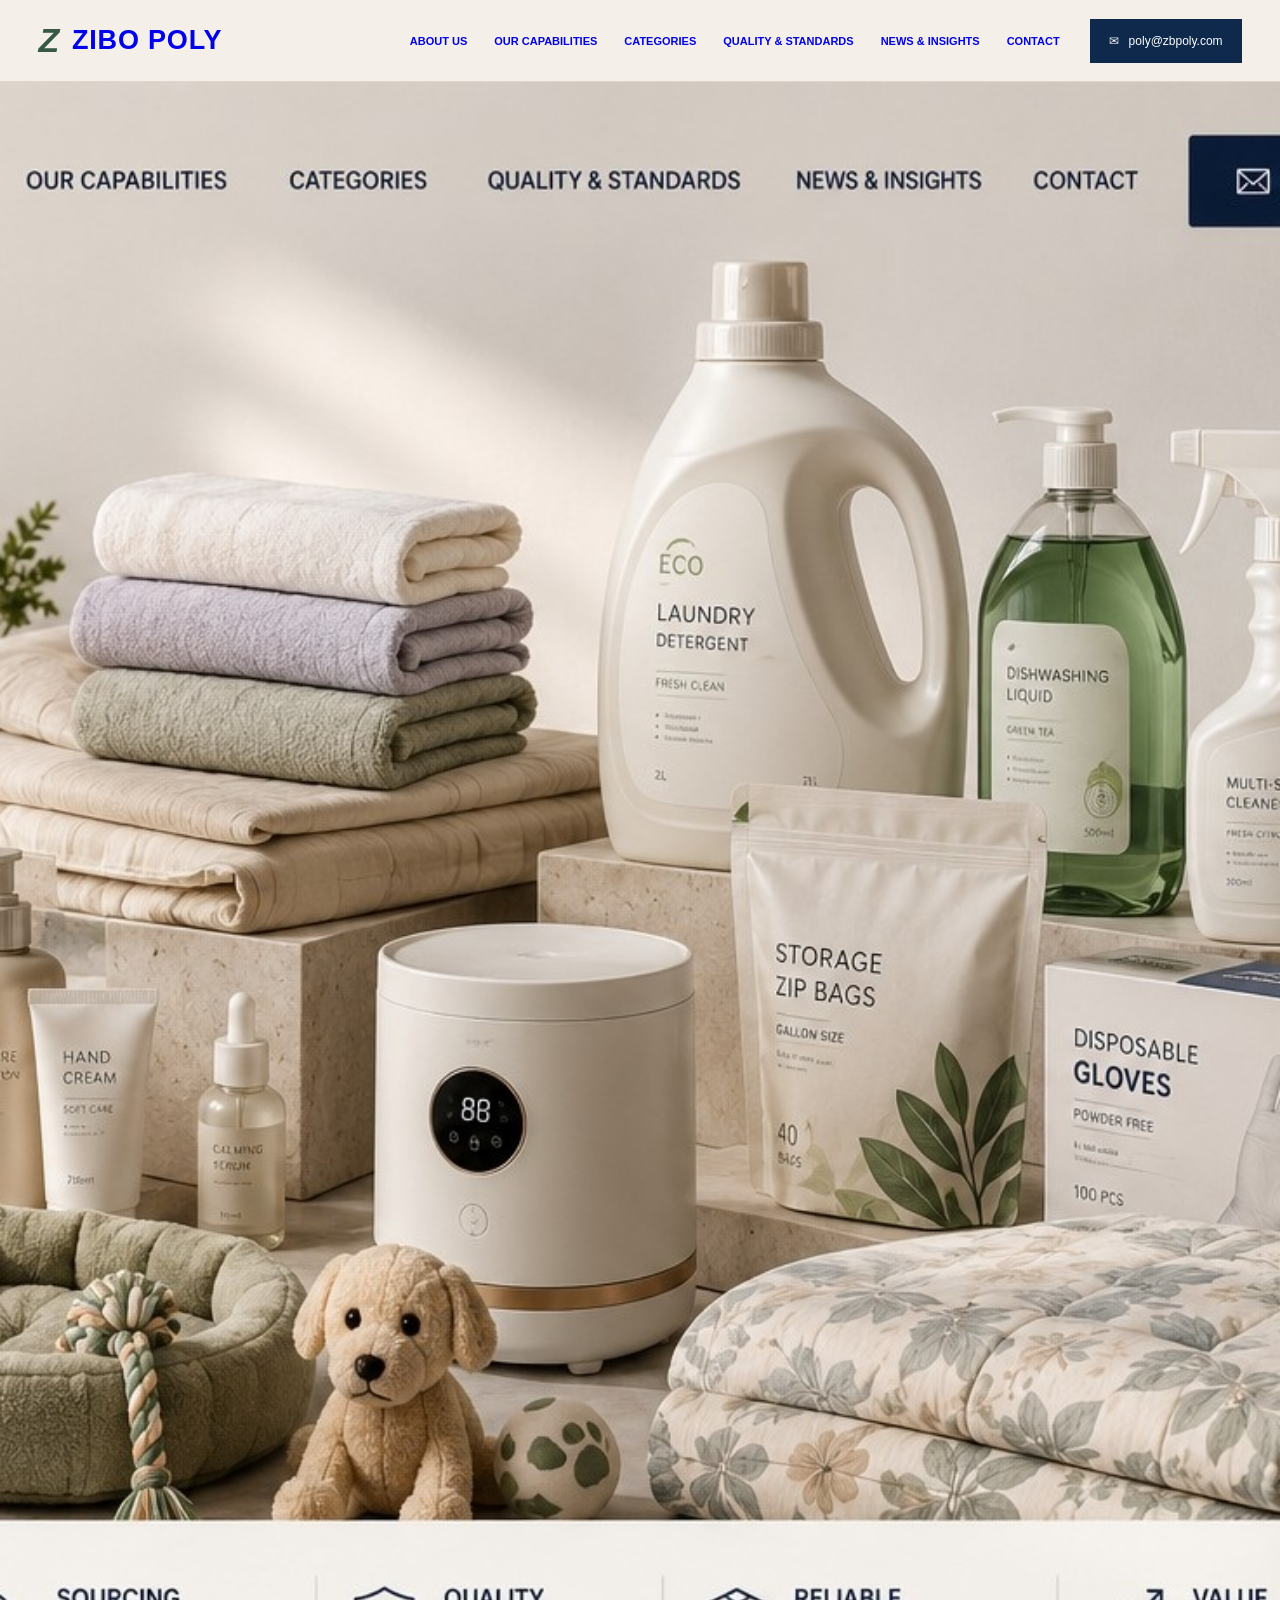
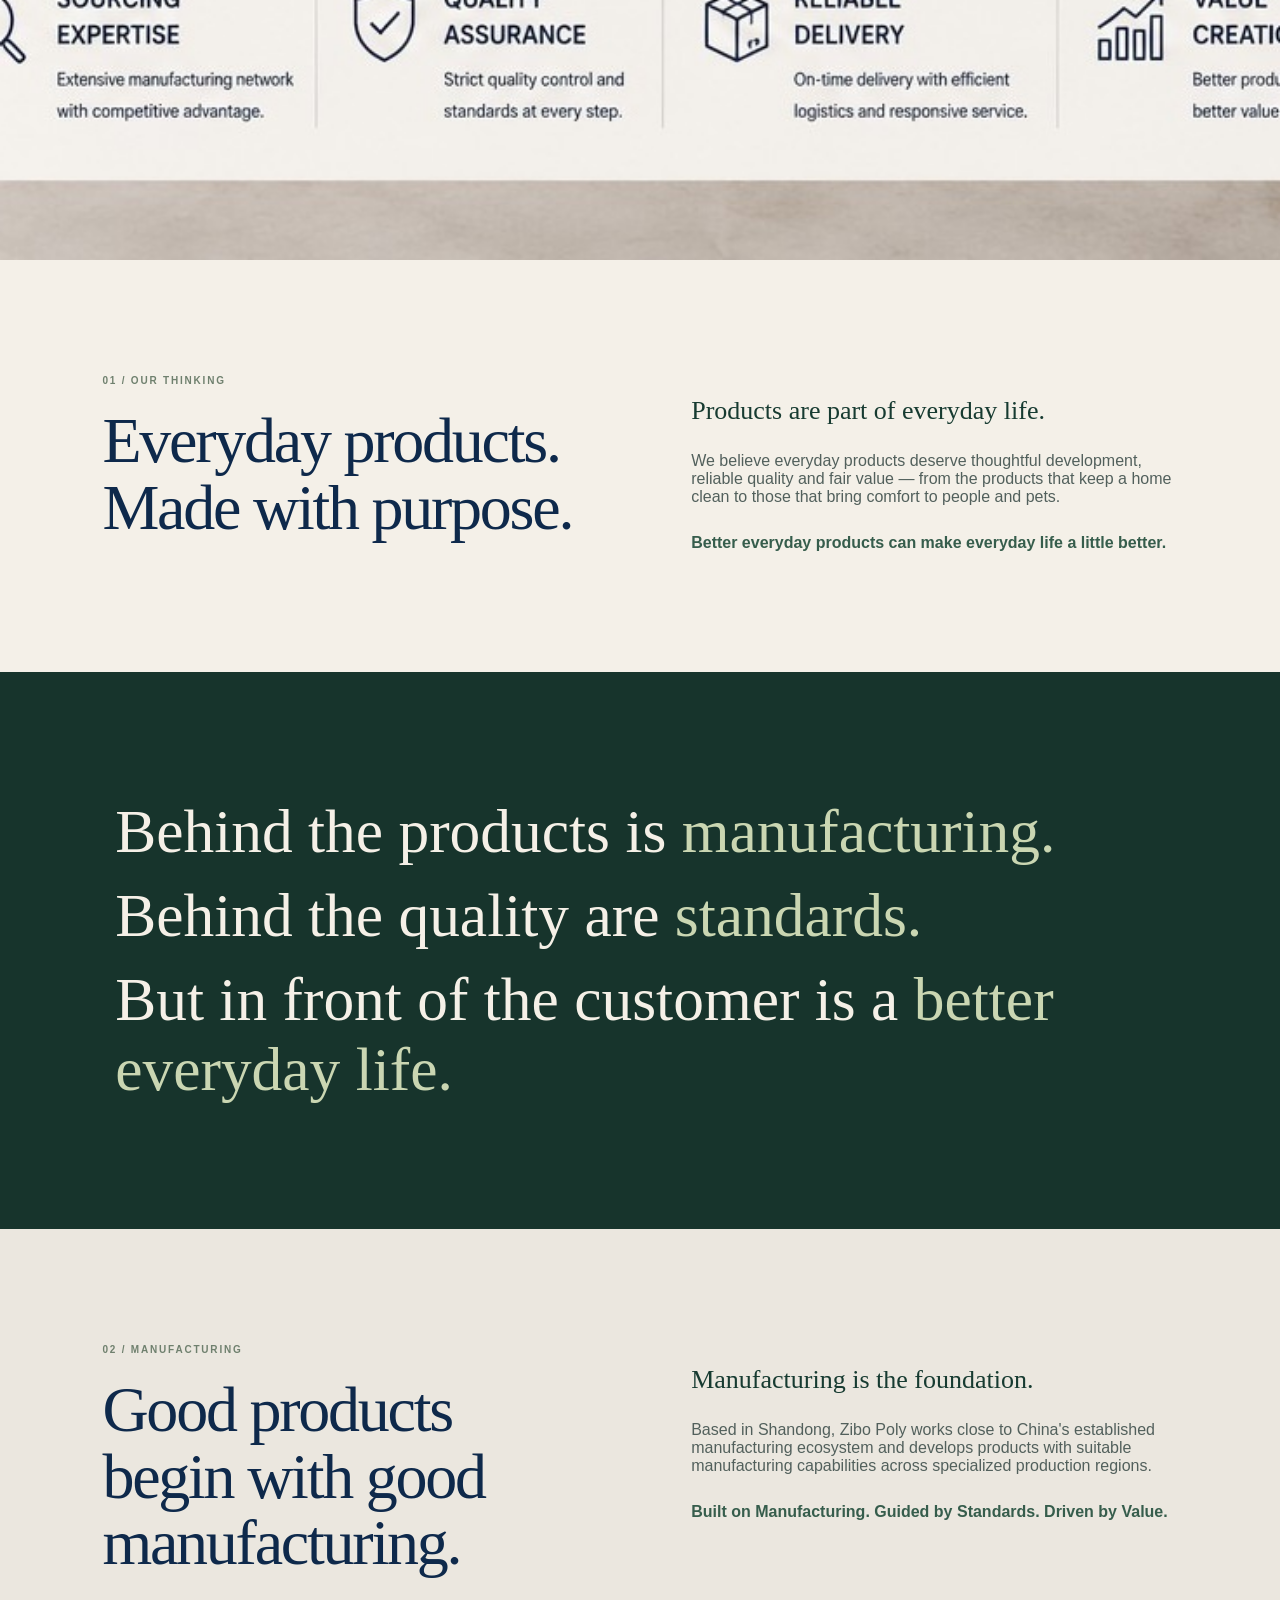
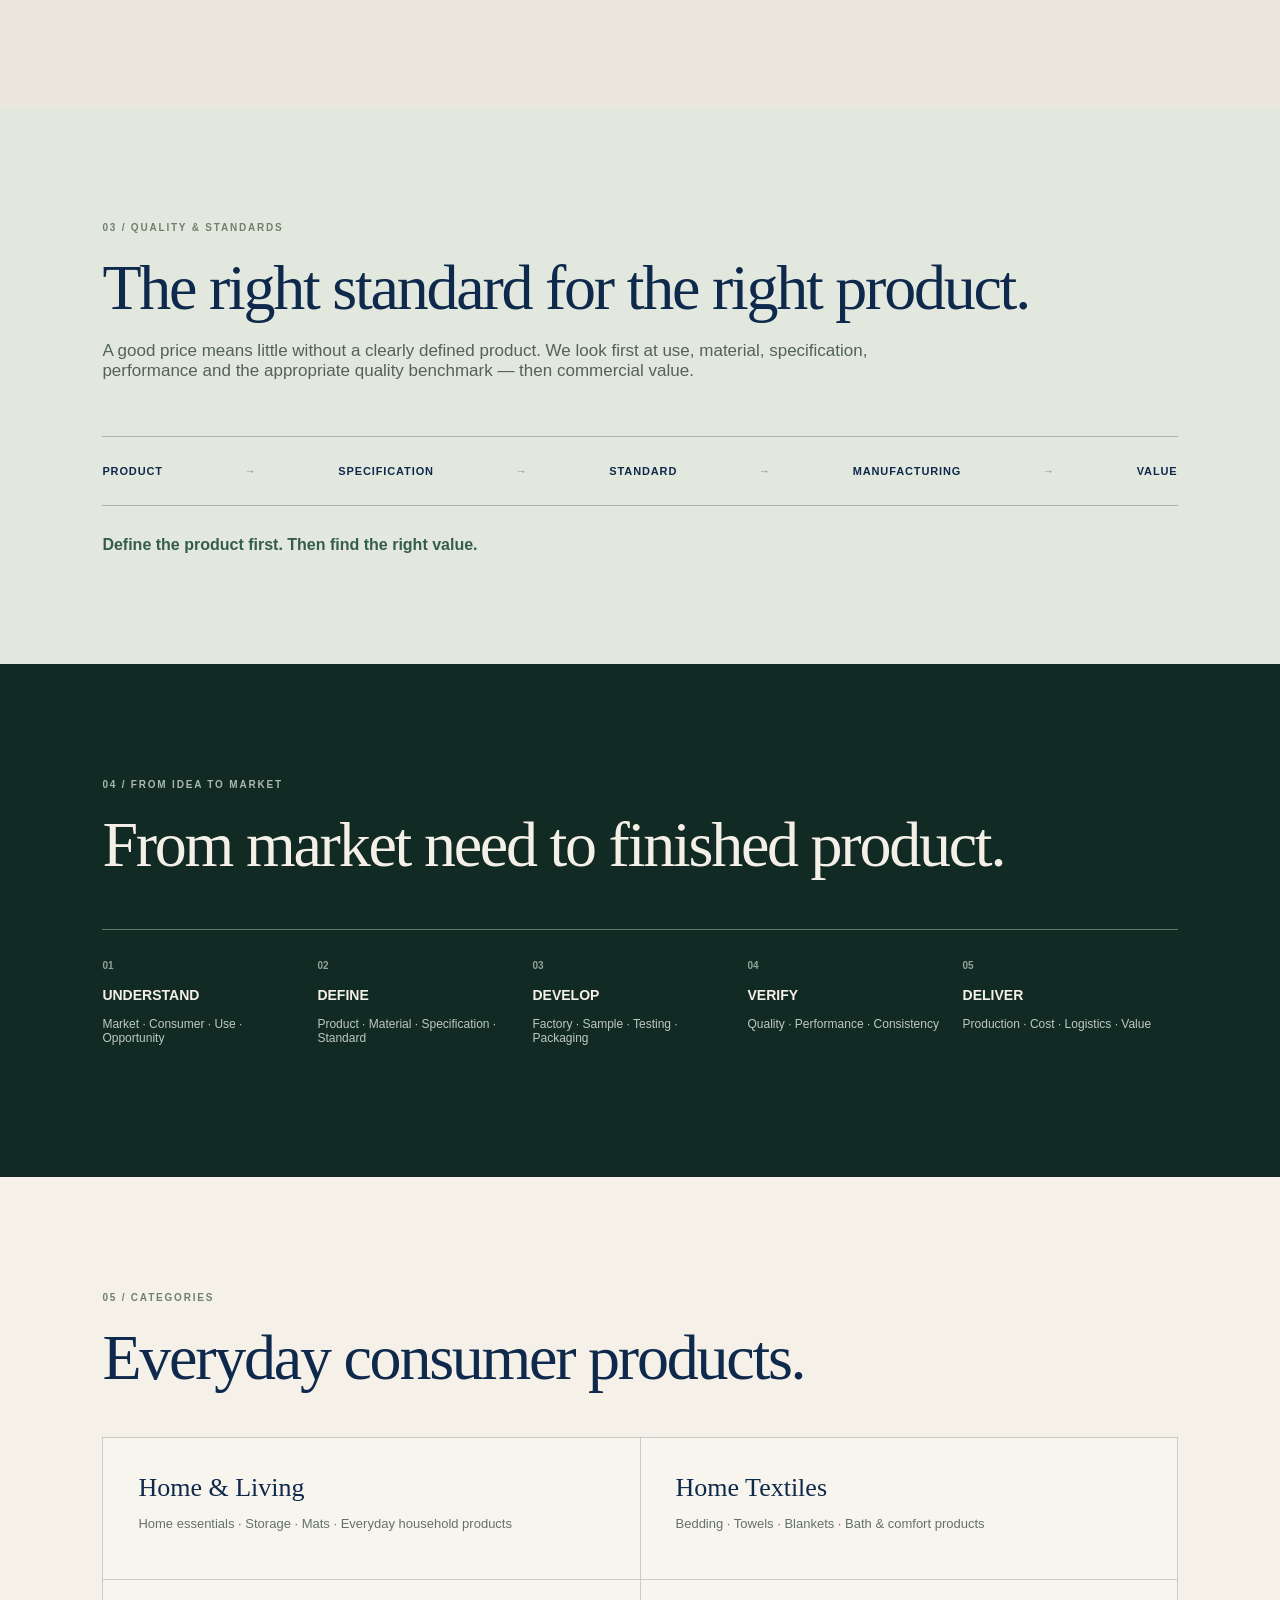
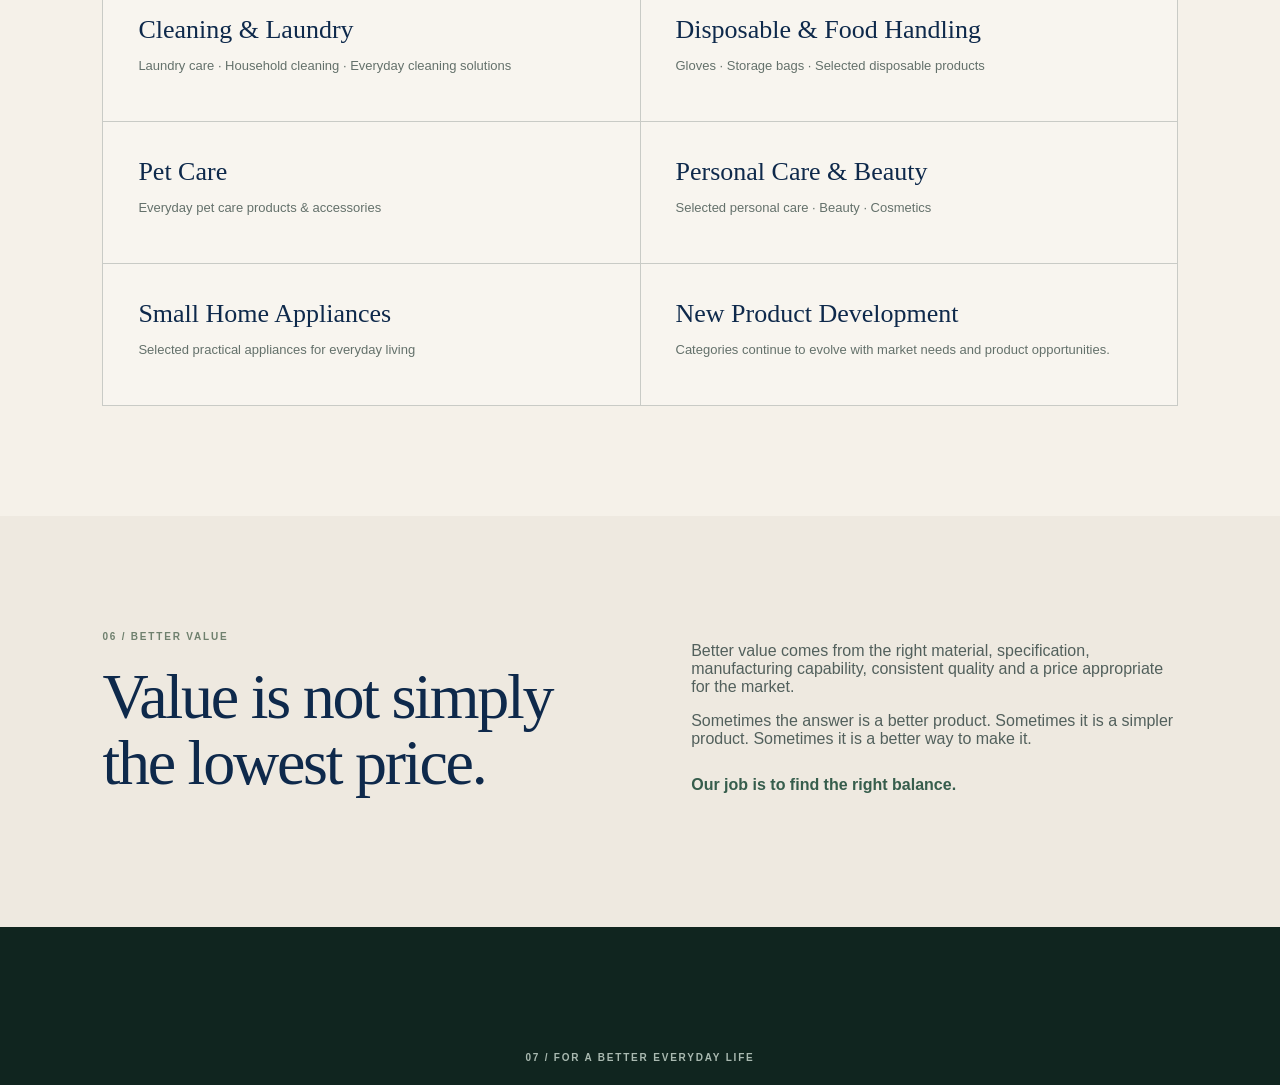
==== commit 3b952933: "Add files via upload" ====
--- a/index.html
+++ b/index.html
@@ -4,143 +4,98 @@
 <meta charset="utf-8">
 <meta name="viewport" content="width=device-width,initial-scale=1">
 <title>Zibo Poly | Better Products. Better Standards. Better Value.</title>
-<meta name="description" content="Zibo Poly develops and sources everyday consumer products by connecting market needs with China's manufacturing capabilities.">
+<meta name="description" content="Sourcing, product development, quality and standards for everyday consumer products.">
 <link rel="stylesheet" href="style.css">
 </head>
 <body>
 <header>
-  <a class="brand" href="#top">ZIBO POLY</a>
+  <a class="logo" href="#top"><span class="mark">Z</span><span>ZIBO POLY</span></a>
   <nav>
-    <a href="#life">Our Thinking</a>
-    <a href="#manufacturing">Manufacturing</a>
-    <a href="#standards">Standards</a>
-    <a href="#categories">Categories</a>
-    <a href="#contact">Contact</a>
+    <a href="#about">ABOUT US</a>
+    <a href="#capabilities">OUR CAPABILITIES</a>
+    <a href="#categories">CATEGORIES</a>
+    <a href="#standards">QUALITY &amp; STANDARDS</a>
+    <a href="#insights">NEWS &amp; INSIGHTS</a>
+    <a href="#contact">CONTACT</a>
   </nav>
-  <a class="mailtop" href="mailto:poly@zbpoly.com">poly@zbpoly.com</a>
+  <a class="email" href="mailto:poly@zbpoly.com">✉ &nbsp; poly@zbpoly.com</a>
 </header>
 
 <main id="top">
-<section class="hero">
-  <div class="hero-copy">
-    <div class="eyebrow">SOURCING · PRODUCT DEVELOPMENT · QUALITY & STANDARDS</div>
-    <h1>Better Products.<br>Better Standards.<br>Better Value.</h1>
-    <h3>Built on Manufacturing.<br>Guided by Standards.<br>Driven by Value.</h3>
-    <p>We develop and source everyday consumer products by connecting market needs with China's manufacturing capabilities.</p>
-    <div class="actions"><a class="primary" href="#life">OUR APPROACH</a><a class="secondary" href="#categories">PRODUCT CATEGORIES</a></div>
-  </div>
-  <div class="hero-image">
-      <picture>
-        <source media="(max-width: 900px)" srcset="hero-products-mobile.png">
-        <img src="hero-products-desktop.png" alt="A curated collection of everyday consumer products">
-      </picture>
-    </div>
+<section class="hero" aria-label="Zibo Poly">
+  <picture>
+    <source media="(max-width:760px)" srcset="hero-reference-mobile.jpg">
+    <img src="hero-reference-desktop.jpg" alt="Zibo Poly consumer product sourcing and development">
+  </picture>
 </section>
 
-<section id="life" class="life split">
-  <div>
-    <div class="section-label">01 / EVERYDAY LIFE</div>
-    <h2>Everyday products.<br>Real life.</h2>
-  </div>
-  <div class="bodycopy">
-    <p class="lead">Products are part of everyday life.</p>
-    <p>The towel we use in the morning. The detergent that keeps a home clean. The products that care for our families, our homes and our pets.</p>
-    <p>We believe everyday products deserve thoughtful development, reliable quality and fair value.</p>
-    <strong>Better everyday products can make everyday life a little better.</strong>
-  </div>
+<section id="about" class="warm split">
+  <div><span class="kicker">01 / OUR THINKING</span><h2>Everyday products.<br>Made with purpose.</h2></div>
+  <div class="copy"><p class="lead">Products are part of everyday life.</p><p>We believe everyday products deserve thoughtful development, reliable quality and fair value — from the products that keep a home clean to those that bring comfort to people and pets.</p><strong>Better everyday products can make everyday life a little better.</strong></div>
 </section>
 
-<section class="manifesto">
-  <div class="section-label light">02 / HOW WE THINK</div>
+<section class="statement">
   <p>Behind the products is <em>manufacturing.</em></p>
   <p>Behind the quality are <em>standards.</em></p>
   <p>But in front of the customer is a <em>better everyday life.</em></p>
-  <span>This is how we think about products.</span>
 </section>
 
-<section id="manufacturing" class="manufacturing split">
-  <div>
-    <div class="section-label">03 / MANUFACTURING</div>
-    <h2>Good products begin with good manufacturing.</h2>
-  </div>
-  <div class="bodycopy">
-    <p class="lead">Manufacturing is the foundation.</p>
-    <p>Based in Shandong, Zibo Poly works close to one of China's established manufacturing regions, with access to broad production capabilities and experienced suppliers.</p>
-    <p>Beyond Shandong, we work with specialized manufacturing regions across China according to the needs of each product.</p>
-    <strong>Built on Manufacturing. Guided by Standards. Driven by Value.</strong>
-  </div>
+<section id="capabilities" class="split manufacturing">
+ <div><span class="kicker">02 / MANUFACTURING</span><h2>Good products begin with good manufacturing.</h2></div>
+ <div class="copy"><p class="lead">Manufacturing is the foundation.</p><p>Based in Shandong, Zibo Poly works close to China's established manufacturing ecosystem and develops products with suitable manufacturing capabilities across specialized production regions.</p><strong>Built on Manufacturing. Guided by Standards. Driven by Value.</strong></div>
 </section>
 
 <section id="standards" class="standards">
-  <div class="section-label">04 / QUALITY & STANDARDS</div>
-  <div class="standards-grid">
-    <div><h2>The right standard for the right product.</h2></div>
-    <div class="bodycopy">
-      <p class="lead">A good price means little without a clearly defined product.</p>
-      <p>Before comparing price, we first understand the product, how it will be used, what it should be made from, how it should perform, and what standards are appropriate.</p>
-      <strong>Define the product first. Then find the right value.</strong>
-    </div>
-  </div>
-  <div class="questions">
-    <span>WHAT IS THE PRODUCT?</span><span>HOW WILL IT BE USED?</span><span>WHAT SHOULD IT BE MADE FROM?</span><span>HOW SHOULD IT PERFORM?</span><span>WHAT STANDARD IS APPROPRIATE?</span>
-  </div>
+ <span class="kicker">03 / QUALITY &amp; STANDARDS</span>
+ <h2>The right standard for the right product.</h2>
+ <p>A good price means little without a clearly defined product. We look first at use, material, specification, performance and the appropriate quality benchmark — then commercial value.</p>
+ <div class="standardline"><span>PRODUCT</span><i>→</i><span>SPECIFICATION</span><i>→</i><span>STANDARD</span><i>→</i><span>MANUFACTURING</span><i>→</i><span>VALUE</span></div>
+ <strong>Define the product first. Then find the right value.</strong>
 </section>
 
 <section class="process">
-  <div class="section-label light">05 / FROM IDEA TO MARKET</div>
-  <h2>Product development, step by step.</h2>
-  <div class="steps">
-    <article><b>01</b><h3>UNDERSTAND</h3><p>Market · Consumer · Use · Opportunity</p></article>
-    <article><b>02</b><h3>DEFINE</h3><p>Product · Material · Specification · Standard</p></article>
-    <article><b>03</b><h3>DEVELOP</h3><p>Factory · Sample · Testing · Packaging</p></article>
-    <article><b>04</b><h3>VERIFY</h3><p>Quality · Performance · Consistency</p></article>
-    <article><b>05</b><h3>DELIVER</h3><p>Production · Cost · Logistics · Value</p></article>
-  </div>
-  <blockquote>Good sourcing is not simply finding a supplier. It is building the right product with the right manufacturing capability.</blockquote>
+ <span class="kicker light">04 / FROM IDEA TO MARKET</span>
+ <h2>From market need to finished product.</h2>
+ <div class="steps">
+  <article><b>01</b><h3>UNDERSTAND</h3><p>Market · Consumer · Use · Opportunity</p></article>
+  <article><b>02</b><h3>DEFINE</h3><p>Product · Material · Specification · Standard</p></article>
+  <article><b>03</b><h3>DEVELOP</h3><p>Factory · Sample · Testing · Packaging</p></article>
+  <article><b>04</b><h3>VERIFY</h3><p>Quality · Performance · Consistency</p></article>
+  <article><b>05</b><h3>DELIVER</h3><p>Production · Cost · Logistics · Value</p></article>
+ </div>
 </section>
 
 <section id="categories" class="categories">
-  <div class="section-label">06 / EVERYDAY CONSUMER PRODUCTS</div>
-  <h2>Categories we source & develop.</h2>
-  <p class="intro">Our categories continue to evolve with market needs and product opportunities.</p>
-  <div class="category-grid">
-    <article><span>01</span><h3>Home & Living</h3><p>Home essentials · Storage · Mats · Everyday household products</p></article>
-    <article><span>02</span><h3>Home Textiles</h3><p>Bedding · Towels · Blankets · Bath & comfort products</p></article>
-    <article><span>03</span><h3>Cleaning & Laundry</h3><p>Laundry care · Household cleaning · Everyday cleaning solutions</p></article>
-    <article><span>04</span><h3>Disposable & Food Handling</h3><p>Gloves · Storage bags · Selected disposable products</p></article>
-    <article><span>05</span><h3>Pet Care</h3><p>Everyday pet care products & accessories</p></article>
-    <article><span>06</span><h3>Personal Care & Beauty</h3><p>Selected personal care · Beauty · Cosmetics</p></article>
-    <article><span>07</span><h3>Small Home Appliances</h3><p>Selected practical appliances for everyday living</p></article>
-    <article class="open"><span>08</span><h3>New Product Development</h3><p>New consumer categories developed around market needs and product opportunities.</p></article>
-  </div>
+ <span class="kicker">05 / CATEGORIES</span><h2>Everyday consumer products.</h2>
+ <div class="grid">
+  <article><h3>Home &amp; Living</h3><p>Home essentials · Storage · Mats · Everyday household products</p></article>
+  <article><h3>Home Textiles</h3><p>Bedding · Towels · Blankets · Bath &amp; comfort products</p></article>
+  <article><h3>Cleaning &amp; Laundry</h3><p>Laundry care · Household cleaning · Everyday cleaning solutions</p></article>
+  <article><h3>Disposable &amp; Food Handling</h3><p>Gloves · Storage bags · Selected disposable products</p></article>
+  <article><h3>Pet Care</h3><p>Everyday pet care products &amp; accessories</p></article>
+  <article><h3>Personal Care &amp; Beauty</h3><p>Selected personal care · Beauty · Cosmetics</p></article>
+  <article><h3>Small Home Appliances</h3><p>Selected practical appliances for everyday living</p></article>
+  <article><h3>New Product Development</h3><p>Categories continue to evolve with market needs and product opportunities.</p></article>
+ </div>
 </section>
 
-<section class="value split">
-  <div>
-    <div class="section-label">07 / BETTER VALUE</div>
-    <h2>Value is not simply the lowest price.</h2>
-  </div>
-  <div class="bodycopy">
-    <p>Better value comes from the right material, the right specification, the right manufacturing capability, consistent quality and a price appropriate for the market.</p>
-    <p>Sometimes the answer is a better product. Sometimes it is a simpler product. Sometimes it is a better way to make it.</p>
-    <strong>Our job is to find the right balance.</strong>
-  </div>
+<section id="insights" class="value split">
+ <div><span class="kicker">06 / BETTER VALUE</span><h2>Value is not simply the lowest price.</h2></div>
+ <div class="copy"><p>Better value comes from the right material, specification, manufacturing capability, consistent quality and a price appropriate for the market.</p><p>Sometimes the answer is a better product. Sometimes it is a simpler product. Sometimes it is a better way to make it.</p><strong>Our job is to find the right balance.</strong></div>
 </section>
 
 <section class="closing">
-  <div class="section-label light">08 / FOR A BETTER EVERYDAY LIFE</div>
-  <h2>Products are made for people.</h2>
-  <p>We work with factories. We study products. We care about standards. We manage quality and value.</p>
-  <p class="warm">For cleaner homes.<br>More comfortable living.<br>Easier everyday routines.<br>And a little more joy in ordinary life.</p>
-  <h3>Better Products. Better Standards. Better Value.</h3>
-  <span>For a Better Everyday Life.</span>
+ <span class="kicker light">07 / FOR A BETTER EVERYDAY LIFE</span>
+ <h2>Products are made for people.</h2>
+ <p>For cleaner homes. More comfortable living. Easier everyday routines. And a little more joy in ordinary life.</p>
+ <h3>Better Products. Better Standards. Better Value.</h3>
+ <b>For a Better Everyday Life.</b>
 </section>
 
-<section id="contact" class="contact split">
-  <div><div class="section-label">09 / CONTACT</div><h2>Let's build better products.</h2></div>
-  <div><p>For sourcing, product development and manufacturing enquiries:</p><a href="mailto:poly@zbpoly.com">poly@zbpoly.com</a></div>
+<section id="contact" class="contact">
+ <div><span class="kicker">08 / CONTACT</span><h2>Let's build better products.</h2></div>
+ <a href="mailto:poly@zbpoly.com">poly@zbpoly.com</a>
 </section>
 </main>
-
-<footer><span>ZIBO POLY TRADING CO., LTD. · SHANDONG, CHINA</span><span>Better Products. Better Standards. Better Value.</span></footer>
+<footer>ZIBO POLY TRADING CO., LTD. · SHANDONG, CHINA <span>Better Products. Better Standards. Better Value.</span></footer>
 </body></html>
--- a/style.css
+++ b/style.css
@@ -1 +1 @@
-*{box-sizing:border-box}html{scroll-behavior:smooth}body{margin:0;background:#f6f2ea;color:#18342d;font:16px/1.65 Arial,Helvetica,sans-serif}a{color:inherit}header{height:76px;padding:0 4vw;display:flex;align-items:center;gap:34px;position:sticky;top:0;z-index:10;background:rgba(248,245,238,.95);backdrop-filter:blur(10px);border-bottom:1px solid #ddd8ce}.brand{text-decoration:none;font-weight:800;letter-spacing:.12em;font-size:23px}nav{display:flex;gap:26px;margin-left:auto}nav a{text-decoration:none;font-size:11px;font-weight:700}.mailtop{font-size:11px;text-decoration:none;border:1px solid #8d9a94;padding:9px 13px}.hero{min-height:760px;display:grid;grid-template-columns:44% 56%;background:#f3eee5}.hero-copy{padding:95px 4vw 70px 7vw;display:flex;flex-direction:column;justify-content:center}.eyebrow,.section-label{font-size:10px;letter-spacing:.18em;font-weight:800;color:#6f7e76}.hero h1,h2,.manifesto p,.closing h2{font-family:Georgia,serif;font-weight:400}.hero h1{font-size:clamp(52px,5.6vw,88px);line-height:.94;letter-spacing:-.045em;margin:35px 0}.hero h3{font-family:Georgia,serif;font-size:25px;font-weight:400;line-height:1.3;margin:0 0 20px}.hero-copy>p{max-width:570px;color:#51605a}.hero-image{overflow:hidden}.hero-image picture{display:block;width:100%;height:100%}.hero-image img{width:100%;height:100%;object-fit:cover;object-position:center;display:block}.actions{display:flex;gap:12px;margin-top:28px}.primary,.secondary{padding:12px 16px;text-decoration:none;font-size:10px;font-weight:800;letter-spacing:.07em}.primary{background:#173b31;color:white}.secondary{border:1px solid #9aa49f}.split{display:grid;grid-template-columns:1fr 1fr;gap:9vw;padding:115px 8vw}h2{font-size:clamp(42px,5vw,70px);line-height:1.04;letter-spacing:-.035em;margin:22px 0}.bodycopy{max-width:720px;color:#46564f}.bodycopy .lead{font-family:Georgia,serif;font-size:27px;color:#18342d}.bodycopy strong{display:block;margin-top:30px;color:#315c4e}.manifesto{padding:120px 9vw;background:#17342c;color:#f5f0e7}.light{color:#a9b8b0}.manifesto p{font-size:clamp(35px,5vw,70px);line-height:1.13;letter-spacing:-.025em;margin:20px 0}.manifesto em{font-style:normal;color:#cbd6b3}.manifesto span{display:block;margin-top:55px;color:#b9c4be}.manufacturing{background:#ece8df}.standards{padding:115px 8vw;background:#e3e8df}.standards-grid{display:grid;grid-template-columns:1fr 1fr;gap:9vw}.questions{display:grid;grid-template-columns:repeat(5,1fr);border-top:1px solid #aab4ad;margin-top:60px}.questions span{font-size:10px;font-weight:800;letter-spacing:.08em;padding:25px 18px;border-right:1px solid #b9c1bc}.process{padding:115px 8vw;background:#132b24;color:#f5f0e7}.process h2{max-width:900px}.steps{display:grid;grid-template-columns:repeat(5,1fr);border-top:1px solid #61756b;margin-top:55px}.steps article{padding:25px 20px 10px 0}.steps b{font-size:10px;color:#91a39a}.steps h3{font-size:14px;letter-spacing:.09em}.steps p{font-size:12px;color:#c0cbc5}.process blockquote{font:30px/1.4 Georgia,serif;max-width:900px;margin:70px 0 0;color:#dbe1d2}.categories{padding:115px 8vw}.categories>h2{max-width:850px}.categories .intro{color:#617069;max-width:680px}.category-grid{display:grid;grid-template-columns:repeat(2,1fr);gap:1px;background:#c8cbc4;border:1px solid #c8cbc4;margin-top:50px}.category-grid article{background:#f8f5ee;padding:35px}.category-grid span{font-size:10px;color:#7b8781}.category-grid h3{font:26px Georgia,serif;margin:10px 0}.category-grid p{font-size:13px;color:#62706a}.category-grid .open{background:#e9ede4}.value{background:#eee9e0}.closing{padding:125px 9vw;background:#10251f;color:#f5f0e8;text-align:center}.closing .section-label{margin-bottom:40px}.closing h2{font-size:clamp(50px,6vw,82px)}.closing>p{max-width:720px;margin:20px auto;color:#c5d0ca}.closing .warm{font:clamp(28px,3vw,42px)/1.45 Georgia,serif;color:#e3e8d7;margin:50px auto}.closing h3{font:30px Georgia,serif;margin:55px 0 5px}.closing>span{color:#b8c8b4}.contact{background:#f5f1e8}.contact p{color:#617069}.contact a{display:inline-block;font:clamp(28px,3vw,45px) Georgia,serif;text-decoration:none;border-bottom:1px solid #83958c;margin-top:18px}footer{padding:23px 8vw;background:#091a16;color:#aab8b1;display:flex;justify-content:space-between;font-size:9px;letter-spacing:.1em}@media(max-width:900px){nav{display:none}.mailtop{margin-left:auto}.hero{grid-template-columns:1fr;min-height:auto}.hero-copy{padding:65px 7vw 50px}.hero-image{height:min(72vh,680px)}.hero-image img{object-position:center top}.split,.standards-grid{grid-template-columns:1fr}.questions,.steps{grid-template-columns:1fr}.questions span{border-right:0;border-bottom:1px solid #b9c1bc}.category-grid{grid-template-columns:1fr}.manifesto,.process,.categories,.standards,.closing{padding:85px 7vw}footer{flex-direction:column;gap:8px}}+*{box-sizing:border-box}html{scroll-behavior:smooth}body{margin:0;background:#f5f1e9;color:#0e294b;font-family:Arial,Helvetica,sans-serif}header{height:82px;display:flex;align-items:center;padding:0 3vw;gap:30px;background:#f4f0e9;position:sticky;top:0;z-index:20;border-bottom:1px solid #ddd7cd}.logo{display:flex;align-items:center;gap:12px;text-decoration:none;font-weight:800;font-size:27px;letter-spacing:.03em}.mark{font-style:italic;color:#365946;font-size:34px}nav{margin-left:auto;display:flex;gap:27px}nav a{text-decoration:none;font-size:11px;font-weight:700}.email{background:#0e294b;color:#fff;text-decoration:none;padding:15px 19px;font-size:12px}.hero{width:100%;background:#ede7de}.hero picture,.hero img{display:block;width:100%}.hero img{height:auto}.split{display:grid;grid-template-columns:1fr 1fr;gap:8vw;padding:110px 8vw}.kicker{font-size:10px;letter-spacing:.18em;font-weight:800;color:#6f806e}.split h2,.standards h2,.process h2,.categories h2,.closing h2,.contact h2{font-family:Georgia,serif;font-weight:400;font-size:clamp(42px,5vw,70px);line-height:1.04;letter-spacing:-.035em;margin:20px 0}.copy{max-width:680px;color:#52605c}.lead{font:26px Georgia,serif;color:#173b31}.copy strong,.standards strong{display:block;margin-top:28px;color:#365d4c}.warm{background:#f4f0e8}.statement{padding:110px 9vw;background:#17342c;color:#f5f0e7}.statement p{font:clamp(34px,4.8vw,68px)/1.13 Georgia,serif;margin:15px 0}.statement em{font-style:normal;color:#cad6b2}.manufacturing{background:#ebe7df}.standards{padding:110px 8vw;background:#e3e8df}.standards>p{max-width:780px;color:#53615b;font-size:17px}.standardline{display:flex;align-items:center;justify-content:space-between;border-top:1px solid #aab5ae;border-bottom:1px solid #aab5ae;margin:55px 0 30px;padding:28px 0;font-size:11px;font-weight:800;letter-spacing:.08em}.standardline i{font-style:normal;color:#819087}.process{padding:110px 8vw;background:#112b24;color:#f5f0e7}.light{color:#a9b9b0}.steps{display:grid;grid-template-columns:repeat(5,1fr);border-top:1px solid #60756b;margin-top:50px}.steps article{padding:25px 20px 10px 0}.steps b{font-size:10px;color:#91a39a}.steps h3{font-size:14px}.steps p{font-size:12px;color:#bdc9c2}.categories{padding:110px 8vw}.grid{display:grid;grid-template-columns:repeat(2,1fr);gap:1px;background:#c9cbc6;border:1px solid #c9cbc6;margin-top:45px}.grid article{padding:35px;background:#f8f5ef}.grid h3{font:26px Georgia,serif;margin:0 0 10px}.grid p{font-size:13px;color:#64716b}.value{background:#eee9e0}.closing{text-align:center;padding:120px 8vw;background:#10251f;color:#f5f0e8}.closing p{font:clamp(25px,3vw,40px)/1.5 Georgia,serif;max-width:900px;margin:45px auto;color:#dfe5d6}.closing h3{font:29px Georgia,serif;margin-top:50px}.closing b{color:#b9c9b5}.contact{display:grid;grid-template-columns:1fr 1fr;align-items:end;padding:100px 8vw}.contact a{font:clamp(28px,3vw,44px) Georgia,serif;text-decoration:none;border-bottom:1px solid #82958c;width:max-content}footer{padding:24px 8vw;background:#091a16;color:#aab8b1;font-size:9px;letter-spacing:.1em;display:flex;justify-content:space-between}@media(max-width:760px){header{height:64px;padding:0 5vw}.logo{font-size:20px}.mark{font-size:25px}nav{display:none}.email{margin-left:auto;padding:10px;font-size:10px}.hero img{width:100%;height:auto}.split{grid-template-columns:1fr;padding:78px 7vw;gap:20px}.statement,.standards,.process,.categories,.closing{padding:78px 7vw}.standardline,.steps{display:grid;grid-template-columns:1fr;gap:0}.standardline i{transform:rotate(90deg);width:max-content;margin:5px}.standardline span{padding:9px 0}.steps article{border-bottom:1px solid #50675d}.grid{grid-template-columns:1fr}.contact{grid-template-columns:1fr;padding:75px 7vw;gap:25px}.contact a{font-size:27px}footer{padding:22px 7vw;display:block;line-height:2}footer span{display:block}}
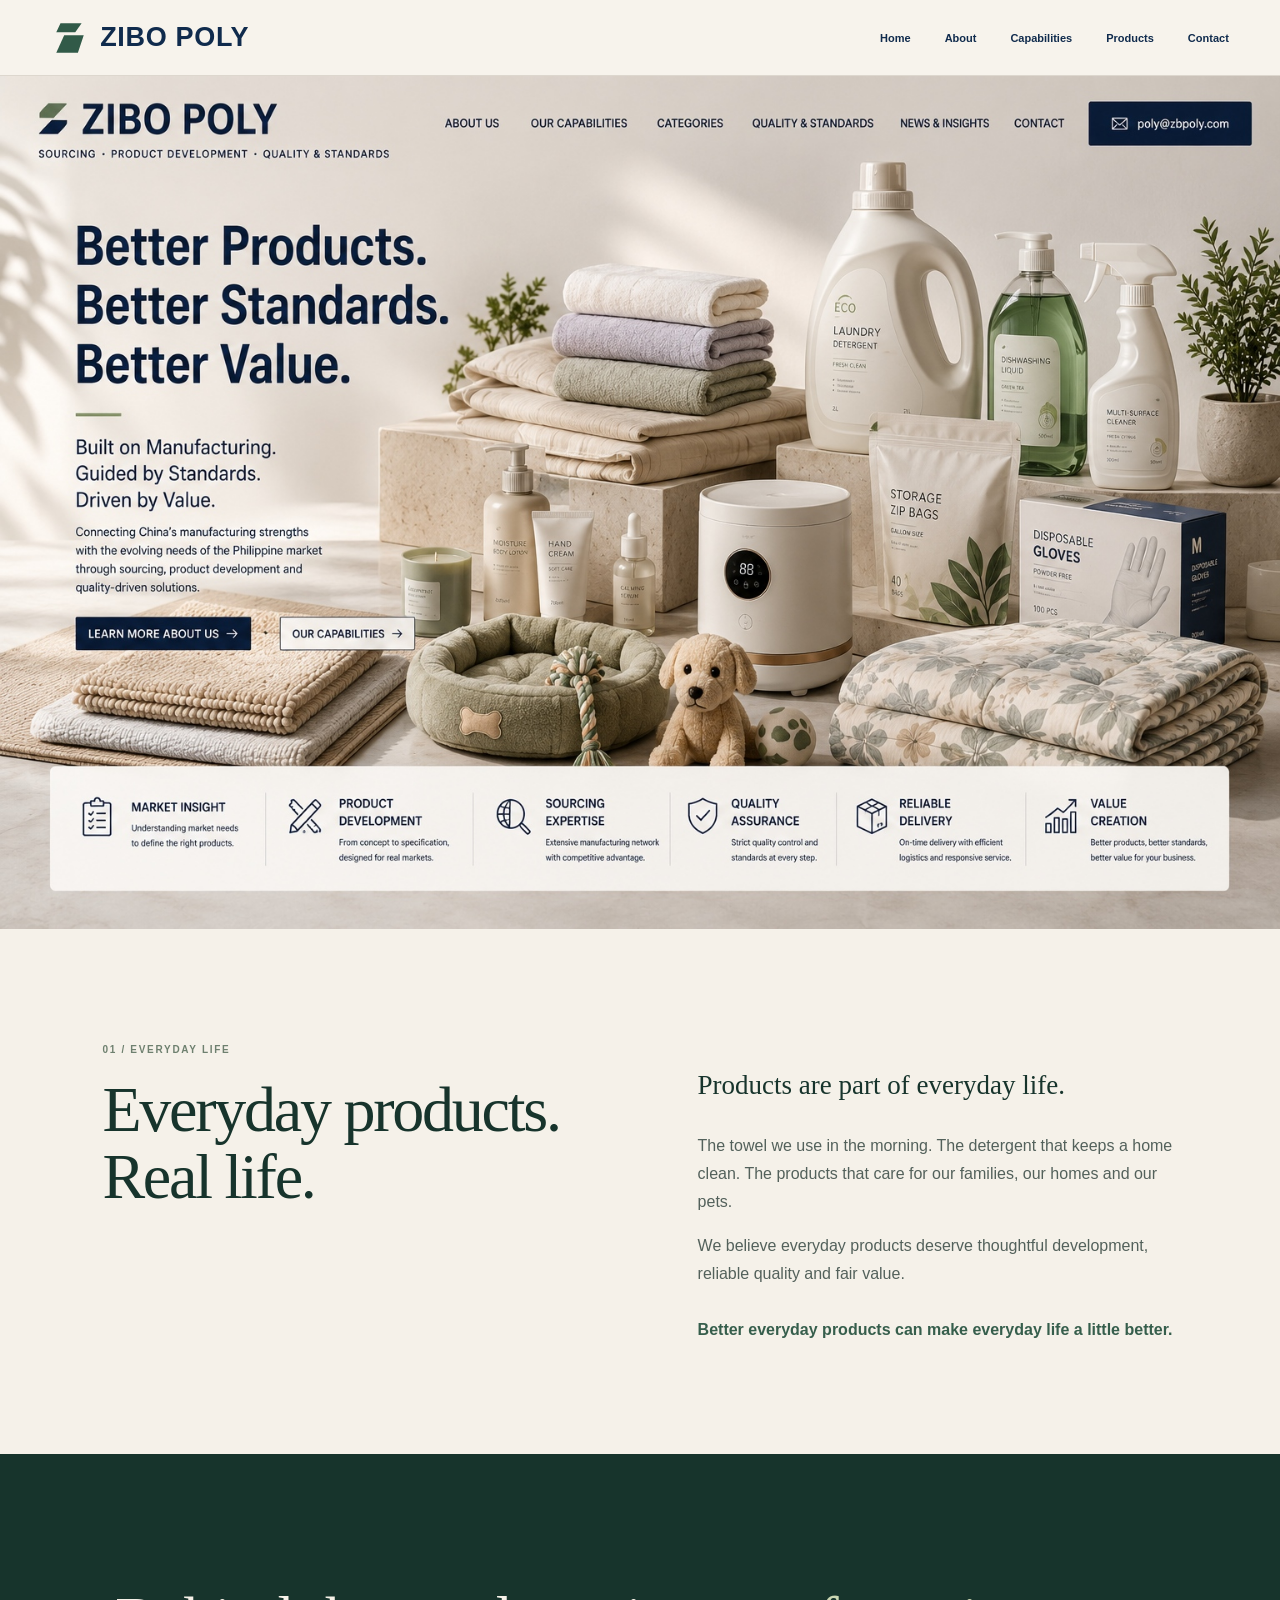
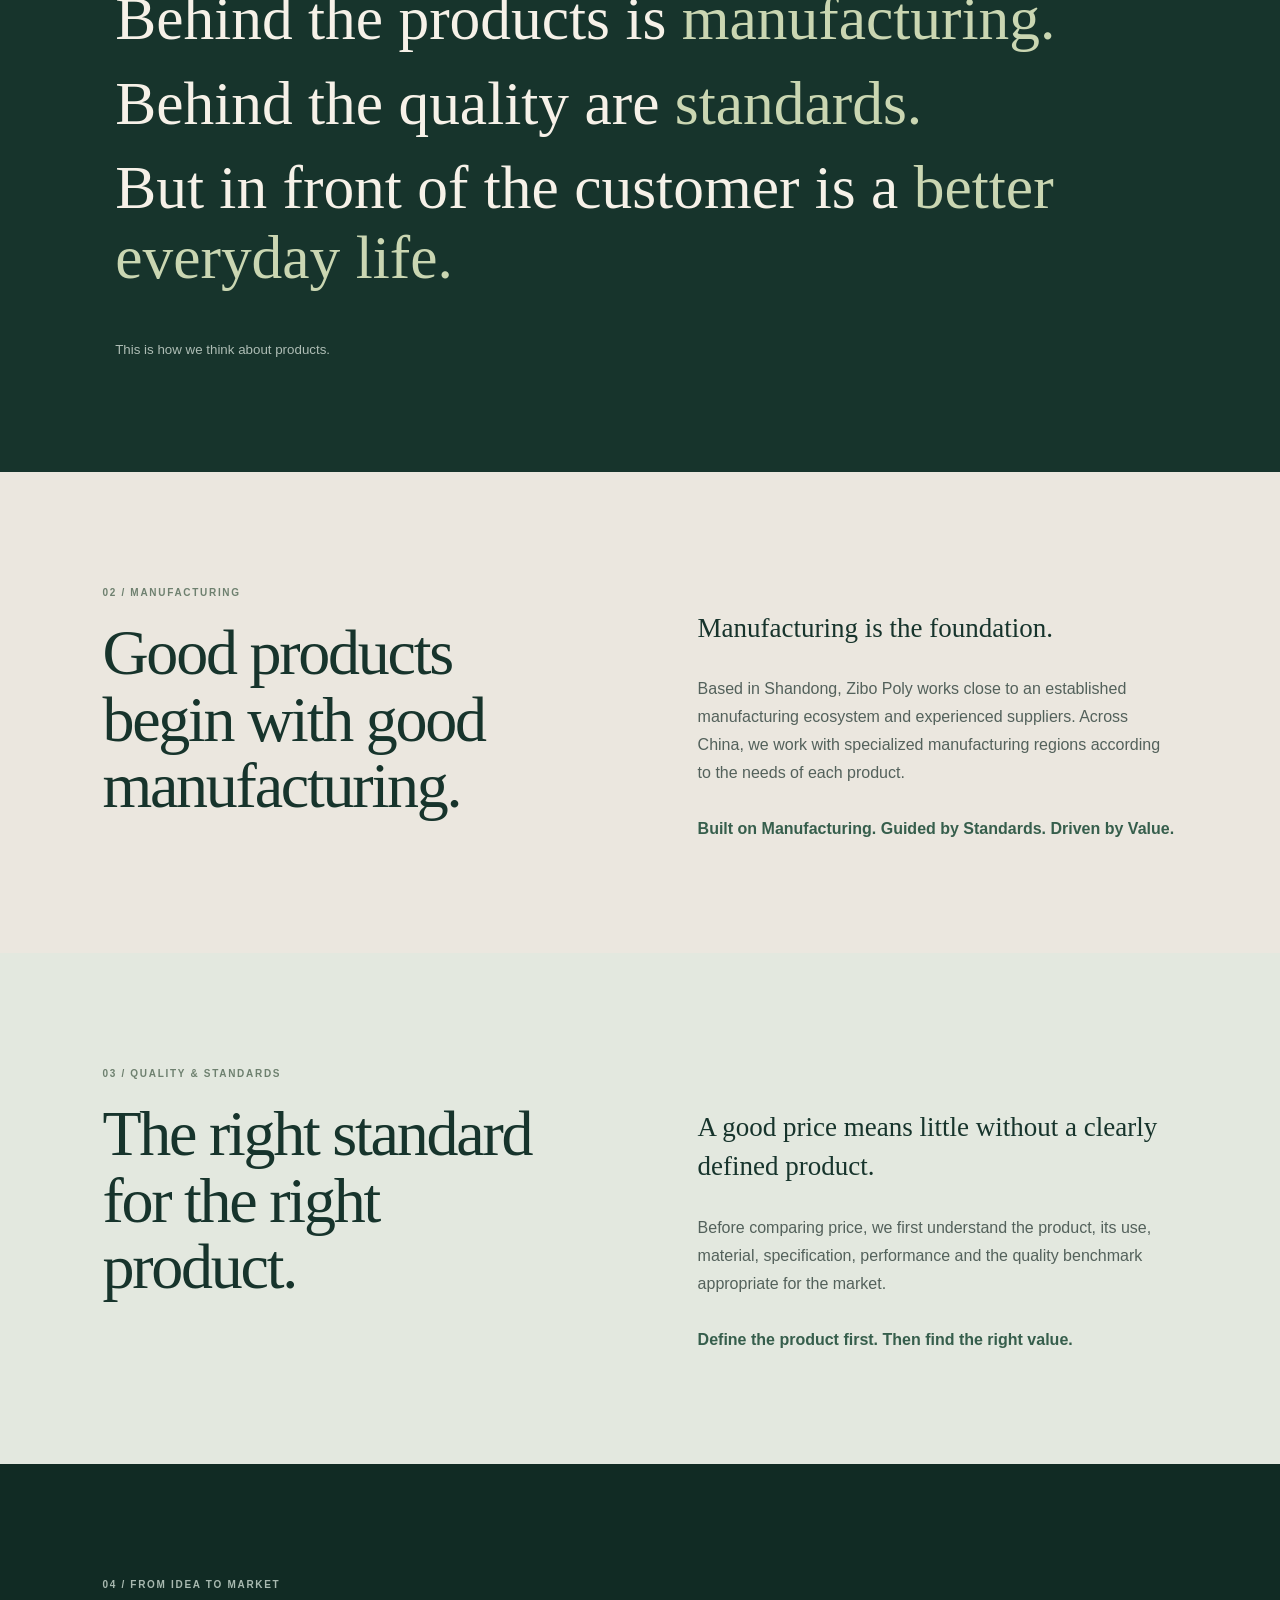
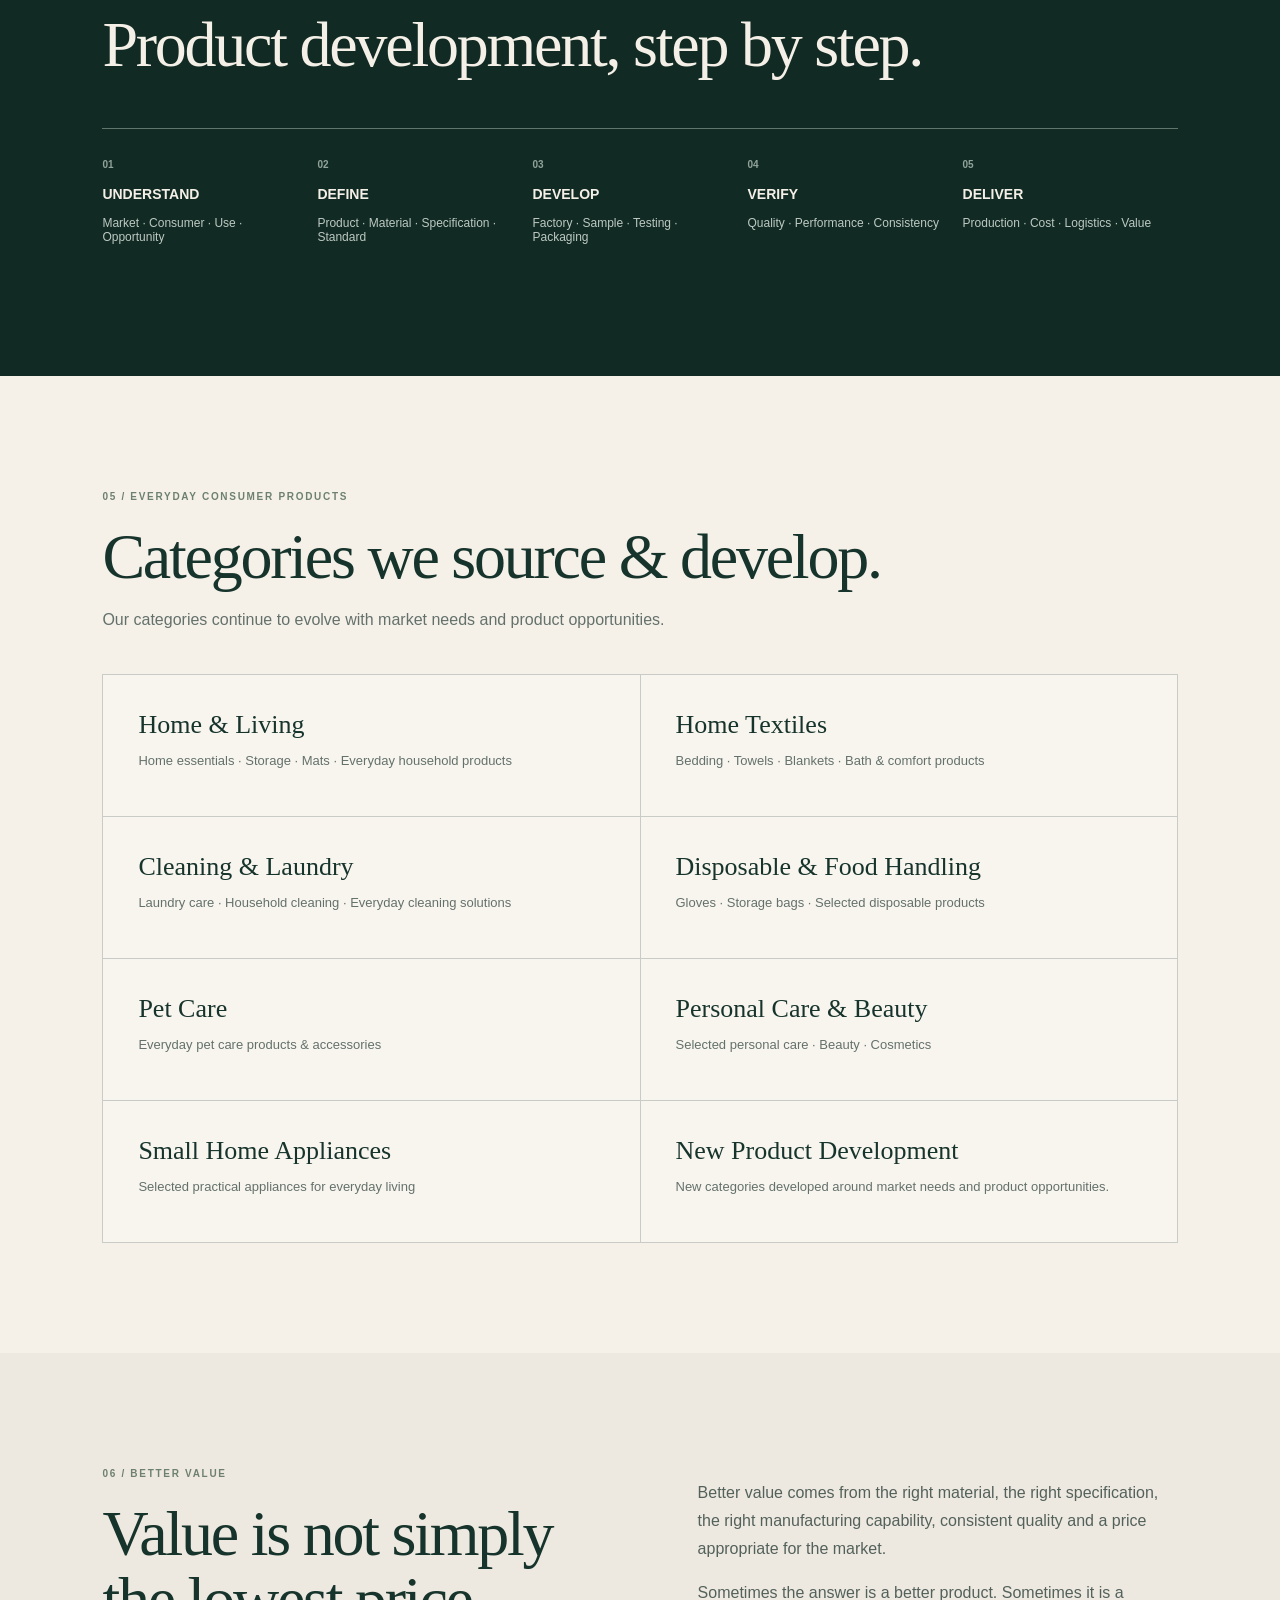
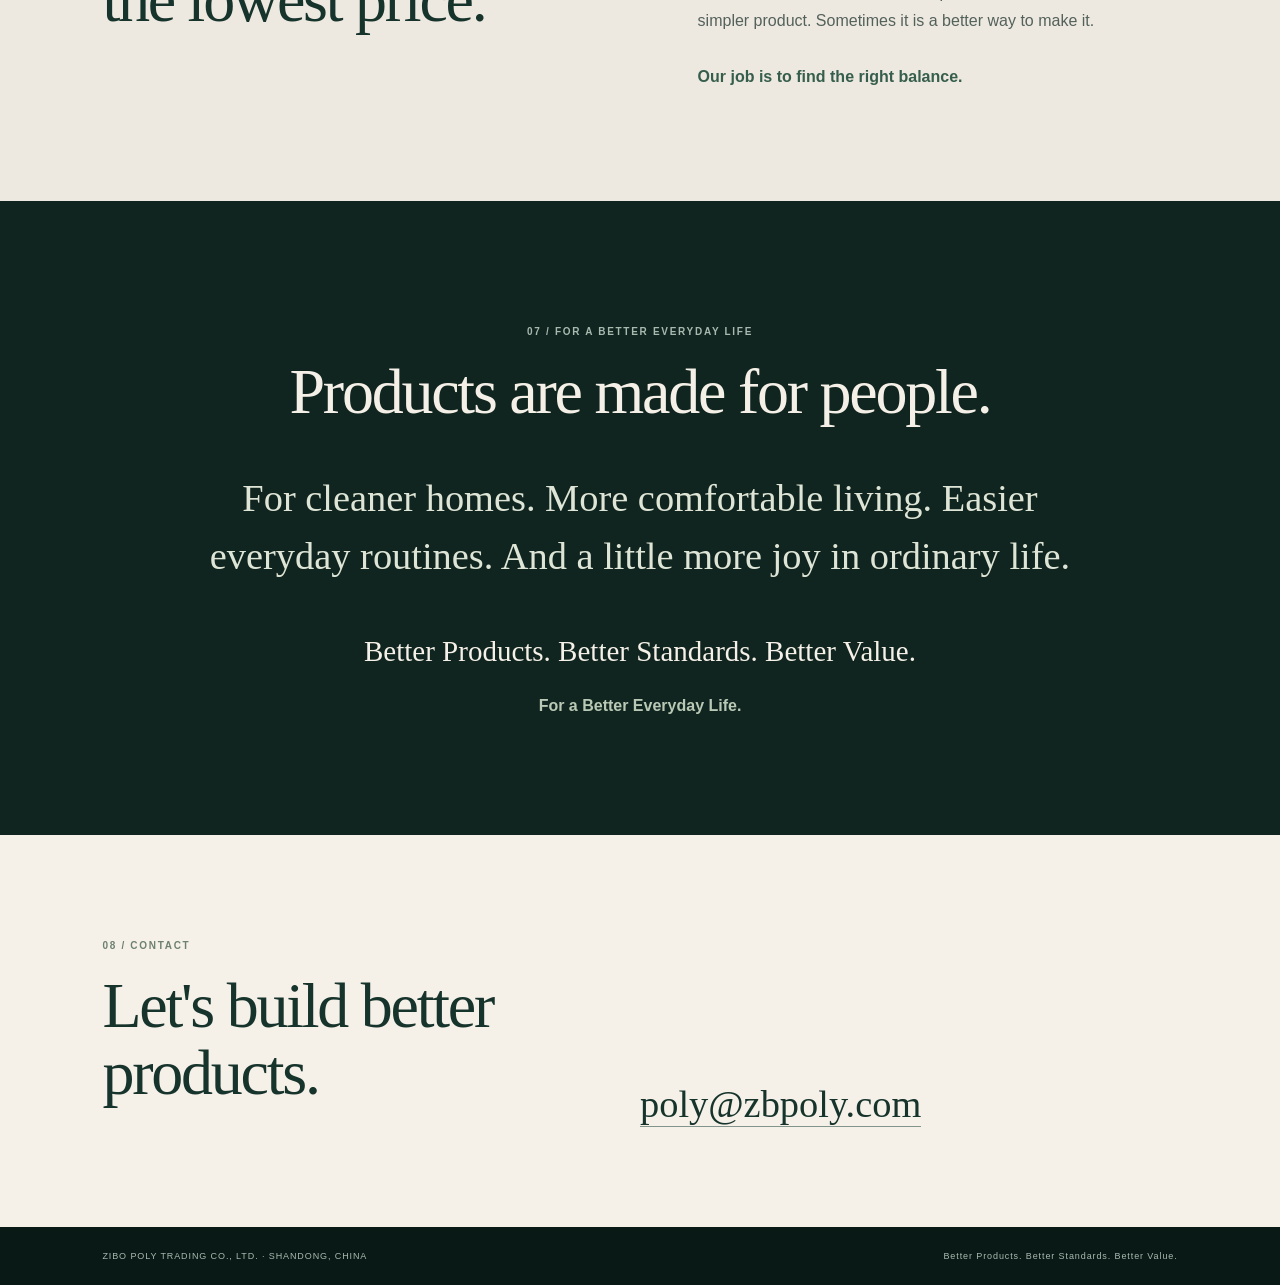
==== commit 06d2f093: "Add files via upload" ====
--- a/index.html
+++ b/index.html
@@ -4,98 +4,156 @@
 <meta charset="utf-8">
 <meta name="viewport" content="width=device-width,initial-scale=1">
 <title>Zibo Poly | Better Products. Better Standards. Better Value.</title>
-<meta name="description" content="Sourcing, product development, quality and standards for everyday consumer products.">
+<meta name="description" content="Zibo Poly develops and sources everyday consumer products through manufacturing capability, product standards and practical value.">
 <link rel="stylesheet" href="style.css">
 </head>
 <body>
-<header>
-  <a class="logo" href="#top"><span class="mark">Z</span><span>ZIBO POLY</span></a>
-  <nav>
-    <a href="#about">ABOUT US</a>
-    <a href="#capabilities">OUR CAPABILITIES</a>
-    <a href="#categories">CATEGORIES</a>
-    <a href="#standards">QUALITY &amp; STANDARDS</a>
-    <a href="#insights">NEWS &amp; INSIGHTS</a>
-    <a href="#contact">CONTACT</a>
+<header class="site-header">
+  <a class="brand" href="#home" aria-label="Zibo Poly">
+    <svg class="brand-mark" viewBox="0 0 72 72" aria-hidden="true">
+      <path d="M18 8h40L46 25H10L18 8Z"/>
+      <path d="M25 31h37L51 64H10l15-33Z"/>
+    </svg>
+    <span>ZIBO POLY</span>
+  </a>
+
+  <nav id="nav">
+    <a href="#home">Home</a>
+    <a href="#about">About</a>
+    <a href="#capabilities">Capabilities</a>
+    <a href="#products">Products</a>
+    <a href="#contact">Contact</a>
   </nav>
-  <a class="email" href="mailto:poly@zbpoly.com">✉ &nbsp; poly@zbpoly.com</a>
+
+  <button class="menu" aria-label="Open menu" aria-controls="nav" aria-expanded="false">
+    <span></span><span></span><span></span>
+  </button>
 </header>
 
-<main id="top">
-<section class="hero" aria-label="Zibo Poly">
-  <picture>
-    <source media="(max-width:760px)" srcset="hero-reference-mobile.jpg">
-    <img src="hero-reference-desktop.jpg" alt="Zibo Poly consumer product sourcing and development">
-  </picture>
-</section>
+<main>
+  <!-- The approved hero is intentionally preserved as one complete original artwork.
+       We do NOT crop its product area or rebuild it from a screenshot. -->
+  <section class="hero" id="home">
+    <img src="hero-approved-original.jpg" alt="Zibo Poly — Better Products. Better Standards. Better Value.">
+  </section>
 
-<section id="about" class="warm split">
-  <div><span class="kicker">01 / OUR THINKING</span><h2>Everyday products.<br>Made with purpose.</h2></div>
-  <div class="copy"><p class="lead">Products are part of everyday life.</p><p>We believe everyday products deserve thoughtful development, reliable quality and fair value — from the products that keep a home clean to those that bring comfort to people and pets.</p><strong>Better everyday products can make everyday life a little better.</strong></div>
-</section>
+  <section class="intro split" id="about">
+    <div>
+      <span class="eyebrow">01 / EVERYDAY LIFE</span>
+      <h2>Everyday products.<br>Real life.</h2>
+    </div>
+    <div class="copy">
+      <p class="lead">Products are part of everyday life.</p>
+      <p>The towel we use in the morning. The detergent that keeps a home clean. The products that care for our families, our homes and our pets.</p>
+      <p>We believe everyday products deserve thoughtful development, reliable quality and fair value.</p>
+      <strong>Better everyday products can make everyday life a little better.</strong>
+    </div>
+  </section>
 
-<section class="statement">
-  <p>Behind the products is <em>manufacturing.</em></p>
-  <p>Behind the quality are <em>standards.</em></p>
-  <p>But in front of the customer is a <em>better everyday life.</em></p>
-</section>
+  <section class="manifesto">
+    <p>Behind the products is <em>manufacturing.</em></p>
+    <p>Behind the quality are <em>standards.</em></p>
+    <p>But in front of the customer is a <em>better everyday life.</em></p>
+    <small>This is how we think about products.</small>
+  </section>
 
-<section id="capabilities" class="split manufacturing">
- <div><span class="kicker">02 / MANUFACTURING</span><h2>Good products begin with good manufacturing.</h2></div>
- <div class="copy"><p class="lead">Manufacturing is the foundation.</p><p>Based in Shandong, Zibo Poly works close to China's established manufacturing ecosystem and develops products with suitable manufacturing capabilities across specialized production regions.</p><strong>Built on Manufacturing. Guided by Standards. Driven by Value.</strong></div>
-</section>
+  <section class="split manufacturing" id="capabilities">
+    <div>
+      <span class="eyebrow">02 / MANUFACTURING</span>
+      <h2>Good products begin with good manufacturing.</h2>
+    </div>
+    <div class="copy">
+      <p class="lead">Manufacturing is the foundation.</p>
+      <p>Based in Shandong, Zibo Poly works close to an established manufacturing ecosystem and experienced suppliers. Across China, we work with specialized manufacturing regions according to the needs of each product.</p>
+      <strong>Built on Manufacturing. Guided by Standards. Driven by Value.</strong>
+    </div>
+  </section>
 
-<section id="standards" class="standards">
- <span class="kicker">03 / QUALITY &amp; STANDARDS</span>
- <h2>The right standard for the right product.</h2>
- <p>A good price means little without a clearly defined product. We look first at use, material, specification, performance and the appropriate quality benchmark — then commercial value.</p>
- <div class="standardline"><span>PRODUCT</span><i>→</i><span>SPECIFICATION</span><i>→</i><span>STANDARD</span><i>→</i><span>MANUFACTURING</span><i>→</i><span>VALUE</span></div>
- <strong>Define the product first. Then find the right value.</strong>
-</section>
+  <section class="standards">
+    <span class="eyebrow">03 / QUALITY &amp; STANDARDS</span>
+    <div class="standard-grid">
+      <h2>The right standard for the right product.</h2>
+      <div class="copy">
+        <p class="lead">A good price means little without a clearly defined product.</p>
+        <p>Before comparing price, we first understand the product, its use, material, specification, performance and the quality benchmark appropriate for the market.</p>
+        <strong>Define the product first. Then find the right value.</strong>
+      </div>
+    </div>
+  </section>
 
-<section class="process">
- <span class="kicker light">04 / FROM IDEA TO MARKET</span>
- <h2>From market need to finished product.</h2>
- <div class="steps">
-  <article><b>01</b><h3>UNDERSTAND</h3><p>Market · Consumer · Use · Opportunity</p></article>
-  <article><b>02</b><h3>DEFINE</h3><p>Product · Material · Specification · Standard</p></article>
-  <article><b>03</b><h3>DEVELOP</h3><p>Factory · Sample · Testing · Packaging</p></article>
-  <article><b>04</b><h3>VERIFY</h3><p>Quality · Performance · Consistency</p></article>
-  <article><b>05</b><h3>DELIVER</h3><p>Production · Cost · Logistics · Value</p></article>
- </div>
-</section>
+  <section class="process">
+    <span class="eyebrow light">04 / FROM IDEA TO MARKET</span>
+    <h2>Product development, step by step.</h2>
+    <div class="steps">
+      <article><b>01</b><h3>UNDERSTAND</h3><p>Market · Consumer · Use · Opportunity</p></article>
+      <article><b>02</b><h3>DEFINE</h3><p>Product · Material · Specification · Standard</p></article>
+      <article><b>03</b><h3>DEVELOP</h3><p>Factory · Sample · Testing · Packaging</p></article>
+      <article><b>04</b><h3>VERIFY</h3><p>Quality · Performance · Consistency</p></article>
+      <article><b>05</b><h3>DELIVER</h3><p>Production · Cost · Logistics · Value</p></article>
+    </div>
+  </section>
 
-<section id="categories" class="categories">
- <span class="kicker">05 / CATEGORIES</span><h2>Everyday consumer products.</h2>
- <div class="grid">
-  <article><h3>Home &amp; Living</h3><p>Home essentials · Storage · Mats · Everyday household products</p></article>
-  <article><h3>Home Textiles</h3><p>Bedding · Towels · Blankets · Bath &amp; comfort products</p></article>
-  <article><h3>Cleaning &amp; Laundry</h3><p>Laundry care · Household cleaning · Everyday cleaning solutions</p></article>
-  <article><h3>Disposable &amp; Food Handling</h3><p>Gloves · Storage bags · Selected disposable products</p></article>
-  <article><h3>Pet Care</h3><p>Everyday pet care products &amp; accessories</p></article>
-  <article><h3>Personal Care &amp; Beauty</h3><p>Selected personal care · Beauty · Cosmetics</p></article>
-  <article><h3>Small Home Appliances</h3><p>Selected practical appliances for everyday living</p></article>
-  <article><h3>New Product Development</h3><p>Categories continue to evolve with market needs and product opportunities.</p></article>
- </div>
-</section>
+  <section class="products" id="products">
+    <span class="eyebrow">05 / EVERYDAY CONSUMER PRODUCTS</span>
+    <h2>Categories we source &amp; develop.</h2>
+    <p class="introline">Our categories continue to evolve with market needs and product opportunities.</p>
+    <div class="category-grid">
+      <article><h3>Home &amp; Living</h3><p>Home essentials · Storage · Mats · Everyday household products</p></article>
+      <article><h3>Home Textiles</h3><p>Bedding · Towels · Blankets · Bath &amp; comfort products</p></article>
+      <article><h3>Cleaning &amp; Laundry</h3><p>Laundry care · Household cleaning · Everyday cleaning solutions</p></article>
+      <article><h3>Disposable &amp; Food Handling</h3><p>Gloves · Storage bags · Selected disposable products</p></article>
+      <article><h3>Pet Care</h3><p>Everyday pet care products &amp; accessories</p></article>
+      <article><h3>Personal Care &amp; Beauty</h3><p>Selected personal care · Beauty · Cosmetics</p></article>
+      <article><h3>Small Home Appliances</h3><p>Selected practical appliances for everyday living</p></article>
+      <article><h3>New Product Development</h3><p>New categories developed around market needs and product opportunities.</p></article>
+    </div>
+  </section>
 
-<section id="insights" class="value split">
- <div><span class="kicker">06 / BETTER VALUE</span><h2>Value is not simply the lowest price.</h2></div>
- <div class="copy"><p>Better value comes from the right material, specification, manufacturing capability, consistent quality and a price appropriate for the market.</p><p>Sometimes the answer is a better product. Sometimes it is a simpler product. Sometimes it is a better way to make it.</p><strong>Our job is to find the right balance.</strong></div>
-</section>
+  <section class="split value">
+    <div>
+      <span class="eyebrow">06 / BETTER VALUE</span>
+      <h2>Value is not simply the lowest price.</h2>
+    </div>
+    <div class="copy">
+      <p>Better value comes from the right material, the right specification, the right manufacturing capability, consistent quality and a price appropriate for the market.</p>
+      <p>Sometimes the answer is a better product. Sometimes it is a simpler product. Sometimes it is a better way to make it.</p>
+      <strong>Our job is to find the right balance.</strong>
+    </div>
+  </section>
 
-<section class="closing">
- <span class="kicker light">07 / FOR A BETTER EVERYDAY LIFE</span>
- <h2>Products are made for people.</h2>
- <p>For cleaner homes. More comfortable living. Easier everyday routines. And a little more joy in ordinary life.</p>
- <h3>Better Products. Better Standards. Better Value.</h3>
- <b>For a Better Everyday Life.</b>
-</section>
+  <section class="closing">
+    <span class="eyebrow light">07 / FOR A BETTER EVERYDAY LIFE</span>
+    <h2>Products are made for people.</h2>
+    <p>For cleaner homes. More comfortable living. Easier everyday routines. And a little more joy in ordinary life.</p>
+    <h3>Better Products. Better Standards. Better Value.</h3>
+    <b>For a Better Everyday Life.</b>
+  </section>
 
-<section id="contact" class="contact">
- <div><span class="kicker">08 / CONTACT</span><h2>Let's build better products.</h2></div>
- <a href="mailto:poly@zbpoly.com">poly@zbpoly.com</a>
-</section>
+  <section class="contact" id="contact">
+    <div>
+      <span class="eyebrow">08 / CONTACT</span>
+      <h2>Let's build better products.</h2>
+    </div>
+    <a href="mailto:poly@zbpoly.com">poly@zbpoly.com</a>
+  </section>
 </main>
-<footer>ZIBO POLY TRADING CO., LTD. · SHANDONG, CHINA <span>Better Products. Better Standards. Better Value.</span></footer>
-</body></html>+
+<footer>
+  <span>ZIBO POLY TRADING CO., LTD. · SHANDONG, CHINA</span>
+  <span>Better Products. Better Standards. Better Value.</span>
+</footer>
+
+<script>
+const menu = document.querySelector('.menu');
+const nav = document.querySelector('#nav');
+menu.addEventListener('click', () => {
+  const open = nav.classList.toggle('open');
+  menu.setAttribute('aria-expanded', open ? 'true' : 'false');
+});
+nav.querySelectorAll('a').forEach(a => a.addEventListener('click', () => {
+  nav.classList.remove('open');
+  menu.setAttribute('aria-expanded', 'false');
+}));
+</script>
+</body>
+</html>
--- a/style.css
+++ b/style.css
@@ -1 +1 @@
-*{box-sizing:border-box}html{scroll-behavior:smooth}body{margin:0;background:#f5f1e9;color:#0e294b;font-family:Arial,Helvetica,sans-serif}header{height:82px;display:flex;align-items:center;padding:0 3vw;gap:30px;background:#f4f0e9;position:sticky;top:0;z-index:20;border-bottom:1px solid #ddd7cd}.logo{display:flex;align-items:center;gap:12px;text-decoration:none;font-weight:800;font-size:27px;letter-spacing:.03em}.mark{font-style:italic;color:#365946;font-size:34px}nav{margin-left:auto;display:flex;gap:27px}nav a{text-decoration:none;font-size:11px;font-weight:700}.email{background:#0e294b;color:#fff;text-decoration:none;padding:15px 19px;font-size:12px}.hero{width:100%;background:#ede7de}.hero picture,.hero img{display:block;width:100%}.hero img{height:auto}.split{display:grid;grid-template-columns:1fr 1fr;gap:8vw;padding:110px 8vw}.kicker{font-size:10px;letter-spacing:.18em;font-weight:800;color:#6f806e}.split h2,.standards h2,.process h2,.categories h2,.closing h2,.contact h2{font-family:Georgia,serif;font-weight:400;font-size:clamp(42px,5vw,70px);line-height:1.04;letter-spacing:-.035em;margin:20px 0}.copy{max-width:680px;color:#52605c}.lead{font:26px Georgia,serif;color:#173b31}.copy strong,.standards strong{display:block;margin-top:28px;color:#365d4c}.warm{background:#f4f0e8}.statement{padding:110px 9vw;background:#17342c;color:#f5f0e7}.statement p{font:clamp(34px,4.8vw,68px)/1.13 Georgia,serif;margin:15px 0}.statement em{font-style:normal;color:#cad6b2}.manufacturing{background:#ebe7df}.standards{padding:110px 8vw;background:#e3e8df}.standards>p{max-width:780px;color:#53615b;font-size:17px}.standardline{display:flex;align-items:center;justify-content:space-between;border-top:1px solid #aab5ae;border-bottom:1px solid #aab5ae;margin:55px 0 30px;padding:28px 0;font-size:11px;font-weight:800;letter-spacing:.08em}.standardline i{font-style:normal;color:#819087}.process{padding:110px 8vw;background:#112b24;color:#f5f0e7}.light{color:#a9b9b0}.steps{display:grid;grid-template-columns:repeat(5,1fr);border-top:1px solid #60756b;margin-top:50px}.steps article{padding:25px 20px 10px 0}.steps b{font-size:10px;color:#91a39a}.steps h3{font-size:14px}.steps p{font-size:12px;color:#bdc9c2}.categories{padding:110px 8vw}.grid{display:grid;grid-template-columns:repeat(2,1fr);gap:1px;background:#c9cbc6;border:1px solid #c9cbc6;margin-top:45px}.grid article{padding:35px;background:#f8f5ef}.grid h3{font:26px Georgia,serif;margin:0 0 10px}.grid p{font-size:13px;color:#64716b}.value{background:#eee9e0}.closing{text-align:center;padding:120px 8vw;background:#10251f;color:#f5f0e8}.closing p{font:clamp(25px,3vw,40px)/1.5 Georgia,serif;max-width:900px;margin:45px auto;color:#dfe5d6}.closing h3{font:29px Georgia,serif;margin-top:50px}.closing b{color:#b9c9b5}.contact{display:grid;grid-template-columns:1fr 1fr;align-items:end;padding:100px 8vw}.contact a{font:clamp(28px,3vw,44px) Georgia,serif;text-decoration:none;border-bottom:1px solid #82958c;width:max-content}footer{padding:24px 8vw;background:#091a16;color:#aab8b1;font-size:9px;letter-spacing:.1em;display:flex;justify-content:space-between}@media(max-width:760px){header{height:64px;padding:0 5vw}.logo{font-size:20px}.mark{font-size:25px}nav{display:none}.email{margin-left:auto;padding:10px;font-size:10px}.hero img{width:100%;height:auto}.split{grid-template-columns:1fr;padding:78px 7vw;gap:20px}.statement,.standards,.process,.categories,.closing{padding:78px 7vw}.standardline,.steps{display:grid;grid-template-columns:1fr;gap:0}.standardline i{transform:rotate(90deg);width:max-content;margin:5px}.standardline span{padding:9px 0}.steps article{border-bottom:1px solid #50675d}.grid{grid-template-columns:1fr}.contact{grid-template-columns:1fr;padding:75px 7vw;gap:25px}.contact a{font-size:27px}footer{padding:22px 7vw;display:block;line-height:2}footer span{display:block}}+*{box-sizing:border-box}html{scroll-behavior:smooth}body{margin:0;background:#f5f1e9;color:#122c4d;font-family:Arial,Helvetica,sans-serif}.site-header{height:76px;padding:0 4vw;display:flex;align-items:center;background:rgba(247,243,236,.97);border-bottom:1px solid #ddd7ce;position:sticky;top:0;z-index:50}.brand{display:flex;align-items:center;gap:11px;text-decoration:none;color:#102b4d;font-size:27px;font-weight:800;letter-spacing:.025em}.brand-mark{width:38px;height:38px;fill:#315a48}.site-header nav{display:flex;gap:34px;margin-left:auto}.site-header nav a{text-decoration:none;color:#102b4d;font-size:11px;font-weight:700}.menu{display:none;border:0;background:transparent;margin-left:auto;padding:8px}.menu span{display:block;width:25px;height:2px;background:#102b4d;margin:5px 0}.hero{width:100%;background:#eee7dc;overflow:hidden}.hero img{display:block;width:100%;height:auto}.split{display:grid;grid-template-columns:1fr 1fr;gap:9vw;padding:110px 8vw}.eyebrow{font-size:10px;letter-spacing:.17em;font-weight:800;color:#6e806f}.split h2,.standards h2,.process h2,.products h2,.closing h2,.contact h2{font:clamp(42px,5vw,70px)/1.04 Georgia,serif;letter-spacing:-.035em;margin:20px 0;color:#17342c}.copy{max-width:690px;color:#53615b;line-height:1.75}.lead{font:27px/1.45 Georgia,serif;color:#17342c}.copy strong,.standards strong{display:block;margin-top:28px;color:#365e4c}.intro{background:#f5f1e9}.manifesto{padding:115px 9vw;background:#17342c;color:#f6f1e8}.manifesto p{font:clamp(35px,4.8vw,68px)/1.13 Georgia,serif;margin:15px 0}.manifesto em{font-style:normal;color:#cad6b2}.manifesto small{display:block;margin-top:50px;color:#aebdb5}.manufacturing{background:#ebe7df}.standards{padding:110px 8vw;background:#e3e8df}.standard-grid{display:grid;grid-template-columns:1fr 1fr;gap:9vw}.process{padding:110px 8vw;background:#112b24;color:#f5f0e7}.process h2,.closing h2{color:#f5f0e7}.light{color:#a8b9b0}.steps{display:grid;grid-template-columns:repeat(5,1fr);border-top:1px solid #60756b;margin-top:50px}.steps article{padding:25px 20px 10px 0}.steps b{font-size:10px;color:#91a39a}.steps h3{font-size:14px}.steps p{font-size:12px;color:#bdc9c2}.products{padding:110px 8vw}.introline{color:#64716b}.category-grid{display:grid;grid-template-columns:repeat(2,1fr);gap:1px;background:#c9cbc6;border:1px solid #c9cbc6;margin-top:45px}.category-grid article{padding:35px;background:#f8f5ef}.category-grid h3{font:26px Georgia,serif;margin:0 0 10px;color:#17342c}.category-grid p{font-size:13px;color:#64716b}.value{background:#eee9e0}.closing{text-align:center;padding:120px 8vw;background:#10251f;color:#f5f0e8}.closing p{font:clamp(25px,3vw,40px)/1.5 Georgia,serif;max-width:900px;margin:45px auto;color:#dfe5d6}.closing h3{font:29px Georgia,serif;margin-top:50px}.closing b{color:#b9c9b5}.contact{display:grid;grid-template-columns:1fr 1fr;align-items:end;padding:100px 8vw}.contact a{font:clamp(28px,3vw,44px) Georgia,serif;text-decoration:none;color:#17342c;border-bottom:1px solid #82958c;width:max-content}footer{padding:24px 8vw;background:#091a16;color:#aab8b1;font-size:9px;letter-spacing:.1em;display:flex;justify-content:space-between}@media(max-width:760px){.site-header{height:64px;padding:0 5vw}.brand{font-size:20px;gap:8px}.brand-mark{width:30px;height:30px}.menu{display:block}.site-header nav{display:none;position:absolute;top:64px;left:0;right:0;background:#f7f3ec;padding:8px 6vw 18px;flex-direction:column;gap:0;border-top:1px solid #ddd7ce;box-shadow:0 10px 24px rgba(0,0,0,.08)}.site-header nav.open{display:flex}.site-header nav a{padding:14px 0;border-bottom:1px solid #e0dbd2}.hero{overflow-x:auto;scrollbar-width:none}.hero::-webkit-scrollbar{display:none}.hero img{width:auto;max-width:none;height:67vh;min-height:510px;object-fit:contain;object-position:left top}.split{grid-template-columns:1fr;padding:78px 7vw;gap:20px}.manifesto,.standards,.process,.products,.closing{padding:78px 7vw}.standard-grid{grid-template-columns:1fr}.steps,.category-grid{grid-template-columns:1fr}.steps article{border-bottom:1px solid #50675d}.contact{grid-template-columns:1fr;padding:75px 7vw;gap:25px}.contact a{font-size:27px}footer{display:block;padding:22px 7vw;line-height:2}footer span{display:block}}
